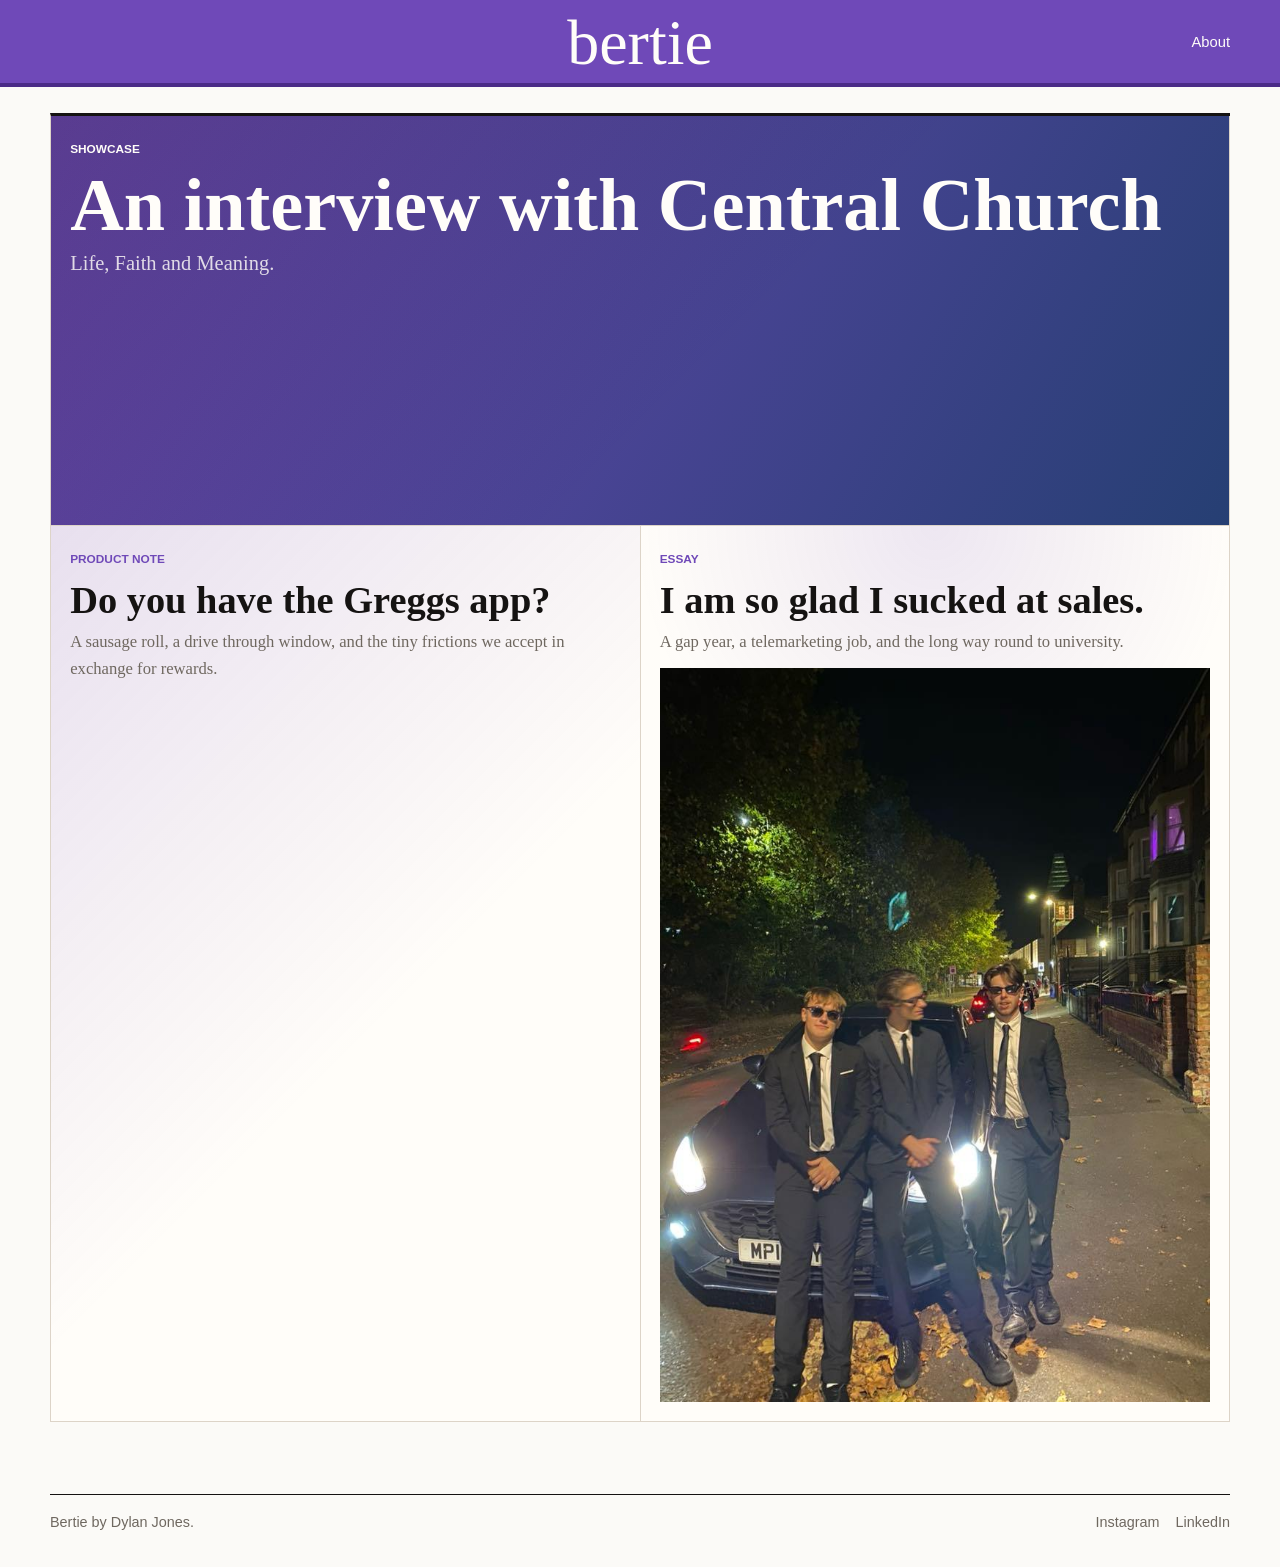
==== index.html @ 4298a781 "Improved overall site" ====
<!doctype html>
<html lang="en">
  <head>
    <meta charset="utf-8">
    <meta name="viewport" content="width=device-width, initial-scale=1">
    <title>Bertie</title>
    <meta name="description" content="Bertie is a place for writing by Dylan Jones.">
    <link rel="stylesheet" href="assets/css/site.css">
  </head>
  <body>
    <a class="skip-link" href="#main">Skip to content</a>
    <div data-include="header" data-base=""></div>

    <main id="main">
      <section class="post-index" aria-label="Posts">
        <div class="news-grid">
          <article class="post-card post-card--lead post-card--showcase">
            <a href="posts/my-testimony.html">
              <span class="post-label">Showcase</span>
              <h3>An interview with Central Church</h3>
              <p>
                Life, Faith and Meaning.
              </p>
            </a>
          </article>

          <article class="post-card post-card--text">
            <a href="posts/do-you-have-the-greggs-app.html">
              <span class="post-label">Product note</span>
              <h3>Do you have the Greggs app?</h3>
              <p>
                A sausage roll, a drive through window, and the tiny frictions we accept in exchange for rewards.
              </p>
            </a>
          </article>

          <article class="post-card post-card--tall">
            <a href="posts/i-am-so-glad-i-sucked-at-sales.html">
              <span class="post-label">Essay</span>
              <h3>I am so glad I sucked at sales.</h3>
              <p>
                A gap year, a telemarketing job, and the long way round to university.
              </p>
            </a>
            <img src="assets/images/lads.jpeg" alt="Three friends in suits standing in front of a car at night" loading="lazy" decoding="async">
          </article>
        </div>
      </section>
    </main>

    <div data-include="footer" data-base=""></div>
    <script src="assets/js/site.js" defer></script>
  </body>
</html>
---- assets/css/site.css ----
:root {
  color-scheme: light;
  --bg: #fbfaf7;
  --paper: #fffdf9;
  --ink: #151312;
  --text: #27231f;
  --muted: #6f6860;
  --line: #ddd4c8;
  --accent: #6f49b8;
  --accent-dark: #4a2b87;
  --accent-soft: #f0eafa;
  --green: #25584b;
  --blue: #263f73;
  --gold: #b6812d;
  --max: 1180px;
}

* {
  box-sizing: border-box;
}

html {
  scroll-behavior: smooth;
}

body {
  margin: 0;
  background: var(--bg);
  color: var(--text);
  font-family: Georgia, "Times New Roman", serif;
  line-height: 1.65;
  text-rendering: optimizeLegibility;
}

::selection {
  background: var(--accent-soft);
  color: var(--ink);
}

:focus-visible {
  outline: 3px solid var(--gold);
  outline-offset: 4px;
}

@media (prefers-reduced-motion: no-preference) {
  .js [data-reveal] {
    opacity: 0;
    transform: translateY(16px);
    transition:
      opacity 600ms ease,
      transform 600ms ease;
  }

  .js [data-reveal].is-visible {
    opacity: 1;
    transform: translateY(0);
  }
}

img {
  display: block;
  max-width: 100%;
}

a {
  color: inherit;
}

.skip-link {
  position: fixed;
  top: 0.75rem;
  left: 0.75rem;
  z-index: 30;
  padding: 0.55rem 0.75rem;
  background: var(--ink);
  color: #fffdf9;
  font-family: Arial, Helvetica, sans-serif;
  font-size: 0.82rem;
  font-weight: 800;
  text-decoration: none;
  transform: translateY(-160%);
}

.skip-link:focus {
  transform: translateY(0);
}

.site-header {
  position: sticky;
  top: 0;
  z-index: 10;
  display: grid;
  grid-template-columns: minmax(0, 1fr) auto minmax(0, 1fr);
  gap: 1rem;
  align-items: center;
  width: 100%;
  margin: 0;
  padding: 0.85rem max(1rem, calc((100% - var(--max)) / 2)) 0.75rem;
  background: var(--accent);
  border-bottom: 4px solid var(--accent-dark);
  transition:
    padding 220ms ease,
    box-shadow 220ms ease;
}

.site-header.is-scrolled {
  padding-top: 0.55rem;
  padding-bottom: 0.5rem;
  box-shadow: 0 8px 24px rgb(21 19 18 / 0.12);
}

.brand {
  grid-column: 2;
  color: #fffdf9;
  font-size: clamp(2.1rem, 5vw, 4.6rem);
  font-weight: 400;
  line-height: 0.9;
  letter-spacing: 0;
  text-decoration: none;
  text-transform: lowercase;
  transition: transform 220ms ease;
}

.site-header.is-scrolled .brand {
  transform: scale(0.93);
}

nav {
  grid-column: 3;
  display: flex;
  gap: 1rem;
  justify-content: flex-end;
  font-family: Arial, Helvetica, sans-serif;
  font-size: 0.92rem;
}

nav a,
.back-link,
.text-link {
  color: var(--muted);
  text-decoration: none;
}

.site-header nav a {
  color: #fffdf9;
}

nav a:hover,
.back-link:hover,
.text-link:hover,
.post-card a:hover h3 {
  color: var(--accent);
}

.site-header nav a:hover {
  color: var(--accent-soft);
}

main {
  width: min(var(--max), calc(100% - 2rem));
  margin: 0 auto;
}

.eyebrow,
.kicker,
time,
.tag {
  color: var(--accent);
  font-family: Arial, Helvetica, sans-serif;
  font-size: 0.76rem;
  font-weight: 800;
  letter-spacing: 0;
  text-transform: uppercase;
}

h1,
h2,
h3,
p,
blockquote {
  margin-top: 0;
}

h1,
h2,
h3 {
  color: var(--ink);
  letter-spacing: 0;
}

.home-hero {
  max-width: 920px;
  padding: clamp(2.5rem, 7vw, 6rem) 0 clamp(2rem, 5vw, 3.5rem);
}

.home-hero h1 {
  max-width: 880px;
  margin-bottom: 1rem;
  font-size: clamp(3.4rem, 10vw, 9rem);
  line-height: 0.84;
}

.home-hero p {
  max-width: 620px;
  color: var(--muted);
  font-size: 1.15rem;
}

.issue-strip {
  display: grid;
  grid-template-columns: 1fr auto;
  gap: 1rem;
  align-items: center;
  padding: 0.8rem 0;
  border-top: 1px solid var(--ink);
  border-bottom: 1px solid var(--ink);
  font-family: Arial, Helvetica, sans-serif;
  font-size: 0.82rem;
  font-weight: 800;
  text-transform: uppercase;
}

.post-index {
  padding: clamp(1rem, 2.5vw, 1.6rem) 0 clamp(2.5rem, 6vw, 4.5rem);
}

.news-grid {
  display: grid;
  grid-template-columns: repeat(2, minmax(0, 1fr));
  align-items: stretch;
  border-top: 3px solid var(--ink);
  border-left: 1px solid var(--line);
}

.post-card {
  --mx: 50%;
  --my: 0%;
  display: grid;
  grid-template-rows: auto 1fr;
  gap: 0.8rem;
  align-items: start;
  min-height: 100%;
  padding: clamp(0.85rem, 2vw, 1.2rem);
  background:
    radial-gradient(circle at var(--mx) var(--my), rgb(111 73 184 / 0.12), transparent 32%),
    var(--paper);
  border-right: 1px solid var(--line);
  border-bottom: 1px solid var(--line);
  border-radius: 0;
  transition:
    box-shadow 200ms ease,
    transform 200ms ease;
}

.post-card.is-active {
  transform: translateY(-2px);
  box-shadow: 0 14px 28px rgb(21 19 18 / 0.08);
}

.post-card:focus-within {
  box-shadow: inset 0 0 0 3px var(--gold);
}

.js .post-card[data-reveal].is-visible.is-active {
  transform: translateY(-2px);
}

.post-card a {
  display: block;
  text-decoration: none;
}

.post-card h3 {
  margin: 0 0 0.55rem;
  font-size: clamp(1.45rem, 3vw, 2.6rem);
  line-height: 0.98;
}

.post-label {
  display: inline-block;
  margin-bottom: 0.75rem;
  color: var(--accent);
  font-family: Arial, Helvetica, sans-serif;
  font-size: 0.74rem;
  font-weight: 800;
  text-transform: uppercase;
}

.post-card p {
  max-width: 640px;
  margin-bottom: 0;
  color: var(--muted);
  font-size: 1.04rem;
}

.post-card img {
  width: 100%;
  height: auto;
  min-height: 0;
  aspect-ratio: 4 / 3;
  object-fit: cover;
  border-radius: 0;
  border: 0;
  transition:
    filter 220ms ease,
    transform 220ms ease;
}

.post-card.is-active img {
  filter: saturate(1.08) contrast(1.02);
  transform: scale(1.01);
}

.post-card--lead {
  grid-column: 1 / -1;
}

.post-card--lead h3 {
  font-size: clamp(2.4rem, 5.8vw, 5.4rem);
  line-height: 0.9;
}

.post-card--lead p {
  max-width: 760px;
  font-size: clamp(1.08rem, 1.8vw, 1.28rem);
}

.post-card--lead img {
  aspect-ratio: 16 / 9;
}

.post-card--text {
  min-height: clamp(230px, 30vw, 360px);
  background:
    linear-gradient(135deg, rgb(111 73 184 / 0.16), transparent 56%),
    var(--paper);
}

.post-card--text a {
  align-self: end;
}

.post-card--showcase {
  min-height: clamp(250px, 34vw, 410px);
  background:
    linear-gradient(135deg, rgb(21 19 18 / 0.24), transparent 58%),
    linear-gradient(120deg, var(--accent), var(--blue));
}

.post-card--showcase h3,
.post-card--showcase p,
.post-card--showcase .post-label {
  color: #fffdf9;
}

.post-card--showcase p {
  max-width: 560px;
  color: rgb(255 253 249 / 0.82);
}

.post-card--showcase a {
  align-self: end;
}

.post-card--tall {
  grid-column: span 1;
}

.post-card--tall img {
  aspect-ratio: 3 / 4;
}

.post-card:not(.post-card--lead) {
  grid-column: span 1;
}

.page {
  max-width: 920px;
  padding: clamp(2.5rem, 7vw, 5rem) 0;
}

.page h1 {
  margin-bottom: 1rem;
  font-size: clamp(2.7rem, 7vw, 5.5rem);
  line-height: 0.93;
}

.page p {
  max-width: 720px;
  color: var(--muted);
  font-size: 1.12rem;
}

.about-grid {
  display: grid;
  grid-template-columns: minmax(0, 1fr) minmax(220px, 0.42fr);
  gap: clamp(1.5rem, 4vw, 4rem);
  align-items: start;
}

.about-card {
  padding: 1rem;
  background: var(--paper);
  border: 1px solid var(--line);
  border-radius: 6px;
  color: var(--muted);
  font-family: Arial, Helvetica, sans-serif;
  font-size: 0.92rem;
}

.article-shell {
  width: min(1240px, calc(100% - 2rem));
}

.article-hero {
  display: grid;
  grid-template-columns: minmax(0, 1fr) minmax(300px, 0.72fr);
  gap: clamp(1.5rem, 4vw, 4rem);
  align-items: center;
  padding: clamp(2rem, 5vw, 4rem) 0 clamp(1.8rem, 4vw, 3.5rem);
  border-bottom: 1px solid var(--ink);
}

.article-hero h1 {
  max-width: 760px;
  margin-bottom: 1rem;
  font-size: clamp(3rem, 6.7vw, 6.8rem);
  line-height: 0.88;
}

.dek {
  max-width: 690px;
  color: var(--muted);
  font-size: clamp(1.15rem, 2vw, 1.45rem);
  line-height: 1.35;
}

.article-meta {
  display: flex;
  flex-wrap: wrap;
  gap: 0.8rem;
  align-items: center;
  margin-bottom: 1.1rem;
  font-family: Arial, Helvetica, sans-serif;
}

.reading-time {
  color: var(--muted);
  font-size: 0.76rem;
  font-weight: 800;
  letter-spacing: 0;
  text-transform: uppercase;
}

.reading-time::before {
  content: "/";
  margin-right: 0.8rem;
  color: var(--line);
}

.article-hero figure,
.media-block figure,
.image-pair figure {
  margin: 0;
}

.article-hero img {
  width: 100%;
  aspect-ratio: 4 / 5;
  max-height: 720px;
  object-fit: cover;
  border-radius: 6px;
}

.article-hero--wide {
  grid-template-columns: minmax(0, 0.85fr) minmax(360px, 1fr);
}

.article-hero--wide img {
  aspect-ratio: 5 / 4;
}

.article-hero--portrait {
  grid-template-columns: minmax(0, 1fr) minmax(260px, 430px);
}

.article-hero--portrait img {
  aspect-ratio: 3 / 4;
  object-position: center top;
}

.article-hero--text {
  display: block;
  max-width: 900px;
}

.article-hero--text h1 {
  max-width: 860px;
}

.article-hero--showcase {
  display: block;
  max-width: 920px;
  padding-bottom: clamp(1.4rem, 3vw, 2.5rem);
}

.article-hero--showcase h1 {
  max-width: 860px;
}

figcaption {
  margin-top: 0.55rem;
  color: var(--muted);
  font-family: Arial, Helvetica, sans-serif;
  font-size: 0.78rem;
  line-height: 1.4;
}

.article-layout {
  display: grid;
  grid-template-columns: minmax(120px, 0.42fr) minmax(0, 700px) minmax(120px, 0.42fr);
  gap: clamp(1rem, 3vw, 2.5rem);
  padding: clamp(2rem, 5vw, 3.5rem) 0;
}

.article-layout--plain {
  display: block;
  max-width: 720px;
  margin: 0 auto;
}

.article-aside {
  position: sticky;
  top: 1rem;
  align-self: start;
  color: var(--muted);
  font-family: Arial, Helvetica, sans-serif;
  font-size: 0.85rem;
  line-height: 1.5;
}

.article-body {
  grid-column: 2;
  font-size: clamp(1.12rem, 1.6vw, 1.26rem);
}

.article-body p {
  margin-bottom: 1.35rem;
}

.article-body h2 {
  margin: 2.5rem 0 0.85rem;
  font-size: clamp(2rem, 5vw, 4.2rem);
  line-height: 0.93;
}

.article-body ul {
  margin: 0 0 1.45rem;
  padding-left: 1.2rem;
}

.article-body li {
  margin-bottom: 0.4rem;
}

.dropcap:first-letter {
  float: left;
  padding: 0.08rem 0.45rem 0 0;
  color: var(--accent);
  font-size: 4.5rem;
  line-height: 0.85;
}

.pullquote {
  margin: 2rem 0;
  padding: 0.85rem 0 0.95rem;
  border-top: 2px solid var(--ink);
  border-bottom: 1px solid var(--line);
  color: var(--ink);
  font-size: clamp(1.45rem, 2.8vw, 2.35rem);
  line-height: 1.08;
}

.media-block {
  grid-column: 1 / -1;
  margin: clamp(1rem, 4vw, 2.5rem) 0;
}

.media-block img {
  width: 100%;
  max-height: 640px;
  object-fit: cover;
  border-radius: 6px;
}

.image-pair {
  display: grid;
  grid-column: 1 / -1;
  grid-template-columns: 0.9fr 1.1fr;
  gap: 1rem;
  margin: clamp(1rem, 4vw, 2.5rem) 0;
}

.image-pair img {
  width: 100%;
  height: 100%;
  min-height: 320px;
  max-height: 620px;
  object-fit: cover;
  border-radius: 6px;
}

.showcase-layout {
  display: grid;
  grid-template-columns: minmax(0, 0.58fr) minmax(326px, 0.42fr);
  gap: clamp(1.5rem, 5vw, 4rem);
  align-items: start;
  padding: clamp(2rem, 5vw, 3.5rem) 0;
}

.showcase-copy {
  max-width: 620px;
  font-size: clamp(1.3rem, 2vw, 1.7rem);
  line-height: 1.28;
}

.showcase-copy p {
  margin-bottom: 1rem;
}

.embed-showcase {
  position: sticky;
  top: clamp(6rem, 12vw, 8rem);
  justify-self: end;
  width: min(100%, 540px);
  padding: 0.65rem;
  background: var(--paper);
  border: 1px solid var(--line);
  box-shadow: 0 18px 40px rgb(21 19 18 / 0.1);
}

.embed-showcase .instagram-media {
  min-width: 0 !important;
  margin: 0 !important;
}

.embed-showcase a {
  color: var(--accent);
  font-family: Arial, Helvetica, sans-serif;
  font-weight: 800;
}

.article-footer {
  display: flex;
  flex-wrap: wrap;
  gap: 0.8rem 1rem;
  align-items: center;
  justify-content: space-between;
  max-width: 720px;
  margin: 0 auto clamp(2.5rem, 6vw, 5rem);
  padding-top: 1.5rem;
  border-top: 1px solid var(--line);
}

.view-counter {
  display: inline-flex;
  gap: 0.35rem;
  align-items: baseline;
  margin: 0;
  color: var(--muted);
  font-family: Arial, Helvetica, sans-serif;
  font-size: 0.82rem;
}

.view-counter__value {
  color: var(--ink);
  font-weight: 800;
}

.view-counter__label {
  text-transform: uppercase;
}

.view-counter.has-error .view-counter__value {
  color: var(--muted);
  font-weight: 400;
}

footer {
  width: min(var(--max), calc(100% - 2rem));
  margin: 0 auto;
  padding: 1rem 0 2rem;
  border-top: 1px solid var(--ink);
  color: var(--muted);
  font-family: Arial, Helvetica, sans-serif;
  font-size: 0.9rem;
}

.site-footer {
  display: flex;
  align-items: center;
  justify-content: space-between;
  gap: 1rem;
}

.social-links {
  display: flex;
  gap: 1rem;
}

.social-links a {
  color: var(--muted);
  text-decoration: none;
}

.social-links a:hover {
  color: var(--accent);
}

footer p {
  margin: 0;
}

.reading-progress {
  position: fixed;
  top: 0;
  left: 0;
  z-index: 20;
  width: 100%;
  height: 5px;
  background: rgb(21 19 18 / 0.1);
  pointer-events: none;
}

.reading-progress span {
  display: block;
  width: 100%;
  height: 100%;
  transform: scaleX(0);
  transform-origin: left;
  background: linear-gradient(90deg, var(--gold), var(--accent-soft));
  box-shadow: 0 1px 8px rgb(21 19 18 / 0.18);
}

.back-to-top {
  position: fixed;
  right: max(1rem, calc((100% - var(--max)) / 2));
  bottom: 1rem;
  z-index: 15;
  padding: 0.65rem 0.85rem;
  border: 1px solid rgb(255 253 249 / 0.42);
  border-radius: 999px;
  background: var(--accent);
  color: #fffdf9;
  box-shadow: 0 12px 28px rgb(21 19 18 / 0.18);
  cursor: pointer;
  font-family: Arial, Helvetica, sans-serif;
  font-size: 0.78rem;
  font-weight: 800;
  letter-spacing: 0;
  opacity: 0;
  pointer-events: none;
  text-transform: uppercase;
  transform: translateY(10px);
  transition:
    opacity 180ms ease,
    transform 180ms ease,
    background 180ms ease;
}

.back-to-top:hover {
  background: var(--accent-dark);
}

.back-to-top.is-visible {
  opacity: 1;
  pointer-events: auto;
  transform: translateY(0);
}

@media (prefers-reduced-motion: reduce) {
  *,
  *::before,
  *::after {
    scroll-behavior: auto !important;
    transition-duration: 0.01ms !important;
    animation-duration: 0.01ms !important;
    animation-iteration-count: 1 !important;
  }
}

@media (max-width: 920px) {
  .home-hero,
  .article-hero,
  .article-layout,
  .about-grid,
  .showcase-layout {
    display: block;
  }

  .home-hero img,
  .article-hero figure {
    margin-top: 1.25rem;
  }

  .article-aside {
    position: static;
    margin-bottom: 1.4rem;
    padding-bottom: 1rem;
    border-bottom: 1px solid var(--line);
  }

  .article-body {
    grid-column: auto;
  }

  .embed-showcase {
    position: static;
    margin-top: 1.25rem;
  }
}

@media (max-width: 680px) {
  .image-pair {
    display: block;
  }

  .site-header {
    grid-template-columns: 1fr auto 1fr;
  }

  nav {
    margin-top: 0;
    justify-content: flex-start;
  }

  .issue-strip {
    grid-template-columns: 1fr;
  }

  .news-grid {
    grid-template-columns: 1fr;
    border-left: 0;
  }

  .post-card,
  .post-card--lead,
  .post-card--tall {
    grid-column: auto;
    grid-row: auto;
  }

  .post-card img,
  .image-pair img {
    min-height: 0;
    aspect-ratio: 4 / 3;
  }

  .post-card h3 {
    font-size: clamp(1.55rem, 9vw, 2.25rem);
    overflow-wrap: anywhere;
  }

  .site-footer {
    display: block;
  }

  .social-links {
    margin-top: 0.7rem;
  }

  .back-to-top {
    right: 1rem;
  }
}
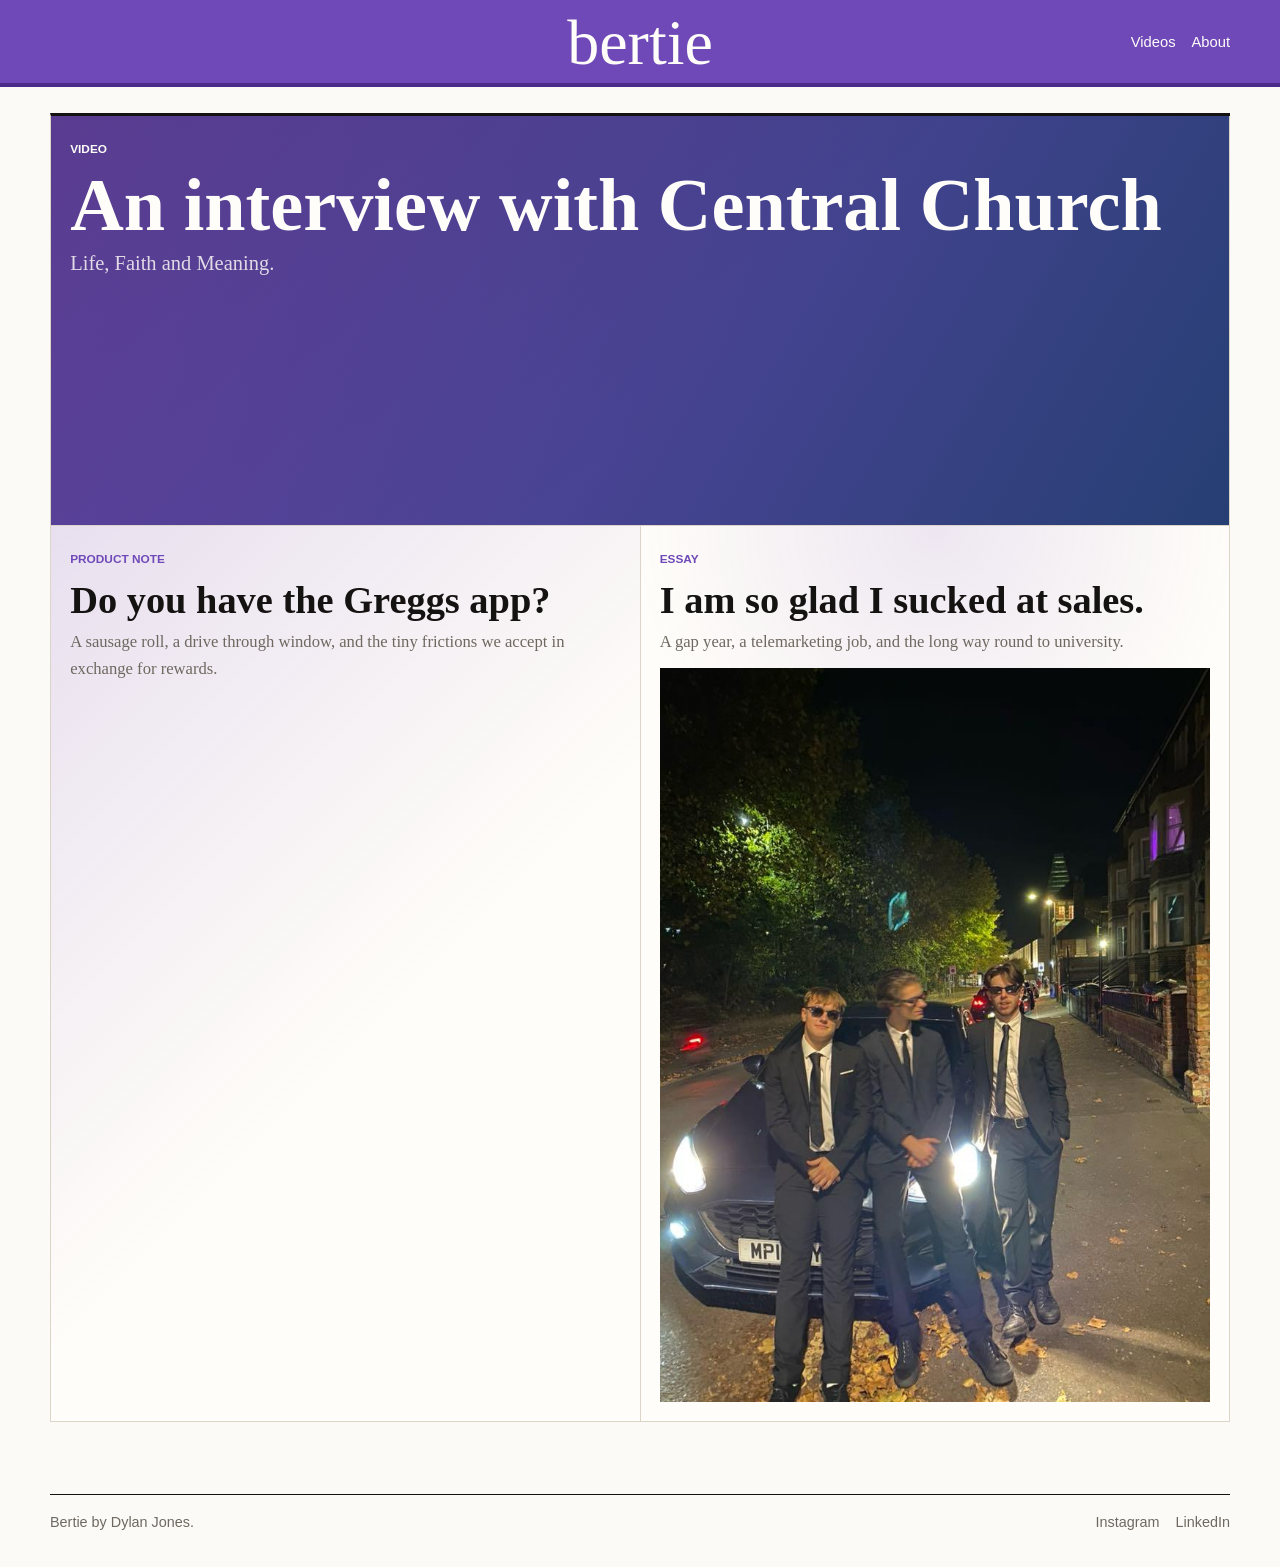
==== commit 3c2ea036: "Videos" ====
--- a/index.html
+++ b/index.html
@@ -16,7 +16,7 @@
         <div class="news-grid">
           <article class="post-card post-card--lead post-card--showcase">
             <a href="posts/my-testimony.html">
-              <span class="post-label">Showcase</span>
+              <span class="post-label">Video</span>
               <h3>An interview with Central Church</h3>
               <p>
                 Life, Faith and Meaning.
--- a/assets/css/site.css
+++ b/assets/css/site.css
@@ -374,6 +374,67 @@
   grid-column: span 1;
 }
 
+.video-index {
+  padding: clamp(2rem, 5vw, 4rem) 0 clamp(2.5rem, 6vw, 5rem);
+}
+
+.video-index__header {
+  max-width: 820px;
+  margin-bottom: clamp(1.5rem, 4vw, 3rem);
+}
+
+.video-index__header h1 {
+  margin-bottom: 0.8rem;
+  font-size: clamp(3rem, 8vw, 7rem);
+  line-height: 0.88;
+}
+
+.video-index__header p:last-child {
+  max-width: 620px;
+  color: var(--muted);
+  font-size: clamp(1.08rem, 2vw, 1.3rem);
+  line-height: 1.38;
+}
+
+.video-grid {
+  display: grid;
+  grid-template-columns: repeat(2, minmax(0, 1fr));
+  border-top: 3px solid var(--ink);
+  border-left: 1px solid var(--line);
+}
+
+.video-card {
+  min-height: clamp(260px, 34vw, 420px);
+  padding: clamp(1rem, 2vw, 1.4rem);
+  background:
+    linear-gradient(135deg, rgb(21 19 18 / 0.24), transparent 58%),
+    linear-gradient(120deg, var(--accent), var(--blue));
+  border-right: 1px solid var(--line);
+  border-bottom: 1px solid var(--line);
+}
+
+.video-card a {
+  display: grid;
+  align-content: end;
+  min-height: 100%;
+  color: #fffdf9;
+  text-decoration: none;
+}
+
+.video-card h2 {
+  margin-bottom: 0.6rem;
+  color: #fffdf9;
+  font-size: clamp(2rem, 4.5vw, 4.4rem);
+  line-height: 0.92;
+}
+
+.video-card p {
+  max-width: 520px;
+  margin-bottom: 0;
+  color: rgb(255 253 249 / 0.82);
+  font-size: 1.08rem;
+}
+
 .page {
   max-width: 920px;
   padding: clamp(2.5rem, 7vw, 5rem) 0;
@@ -626,6 +687,15 @@
 
 .showcase-copy p {
   margin-bottom: 1rem;
+}
+
+.video-note {
+  padding-top: 1rem;
+  border-top: 1px solid var(--line);
+  color: var(--muted);
+  font-family: Arial, Helvetica, sans-serif;
+  font-size: 0.9rem;
+  line-height: 1.5;
 }
 
 .embed-showcase {
@@ -648,6 +718,28 @@
   color: var(--accent);
   font-family: Arial, Helvetica, sans-serif;
   font-weight: 800;
+}
+
+.video-player {
+  display: block;
+  width: 100%;
+  max-height: 78vh;
+  background: var(--ink);
+}
+
+.video-placeholder {
+  display: grid;
+  min-height: 260px;
+  place-items: center;
+  color: var(--muted);
+  font-family: Arial, Helvetica, sans-serif;
+  font-weight: 800;
+  text-align: center;
+  text-transform: uppercase;
+}
+
+.video-placeholder p {
+  margin: 0;
 }
 
 .article-footer {
@@ -843,6 +935,11 @@
     border-left: 0;
   }
 
+  .video-grid {
+    grid-template-columns: 1fr;
+    border-left: 0;
+  }
+
   .post-card,
   .post-card--lead,
   .post-card--tall {
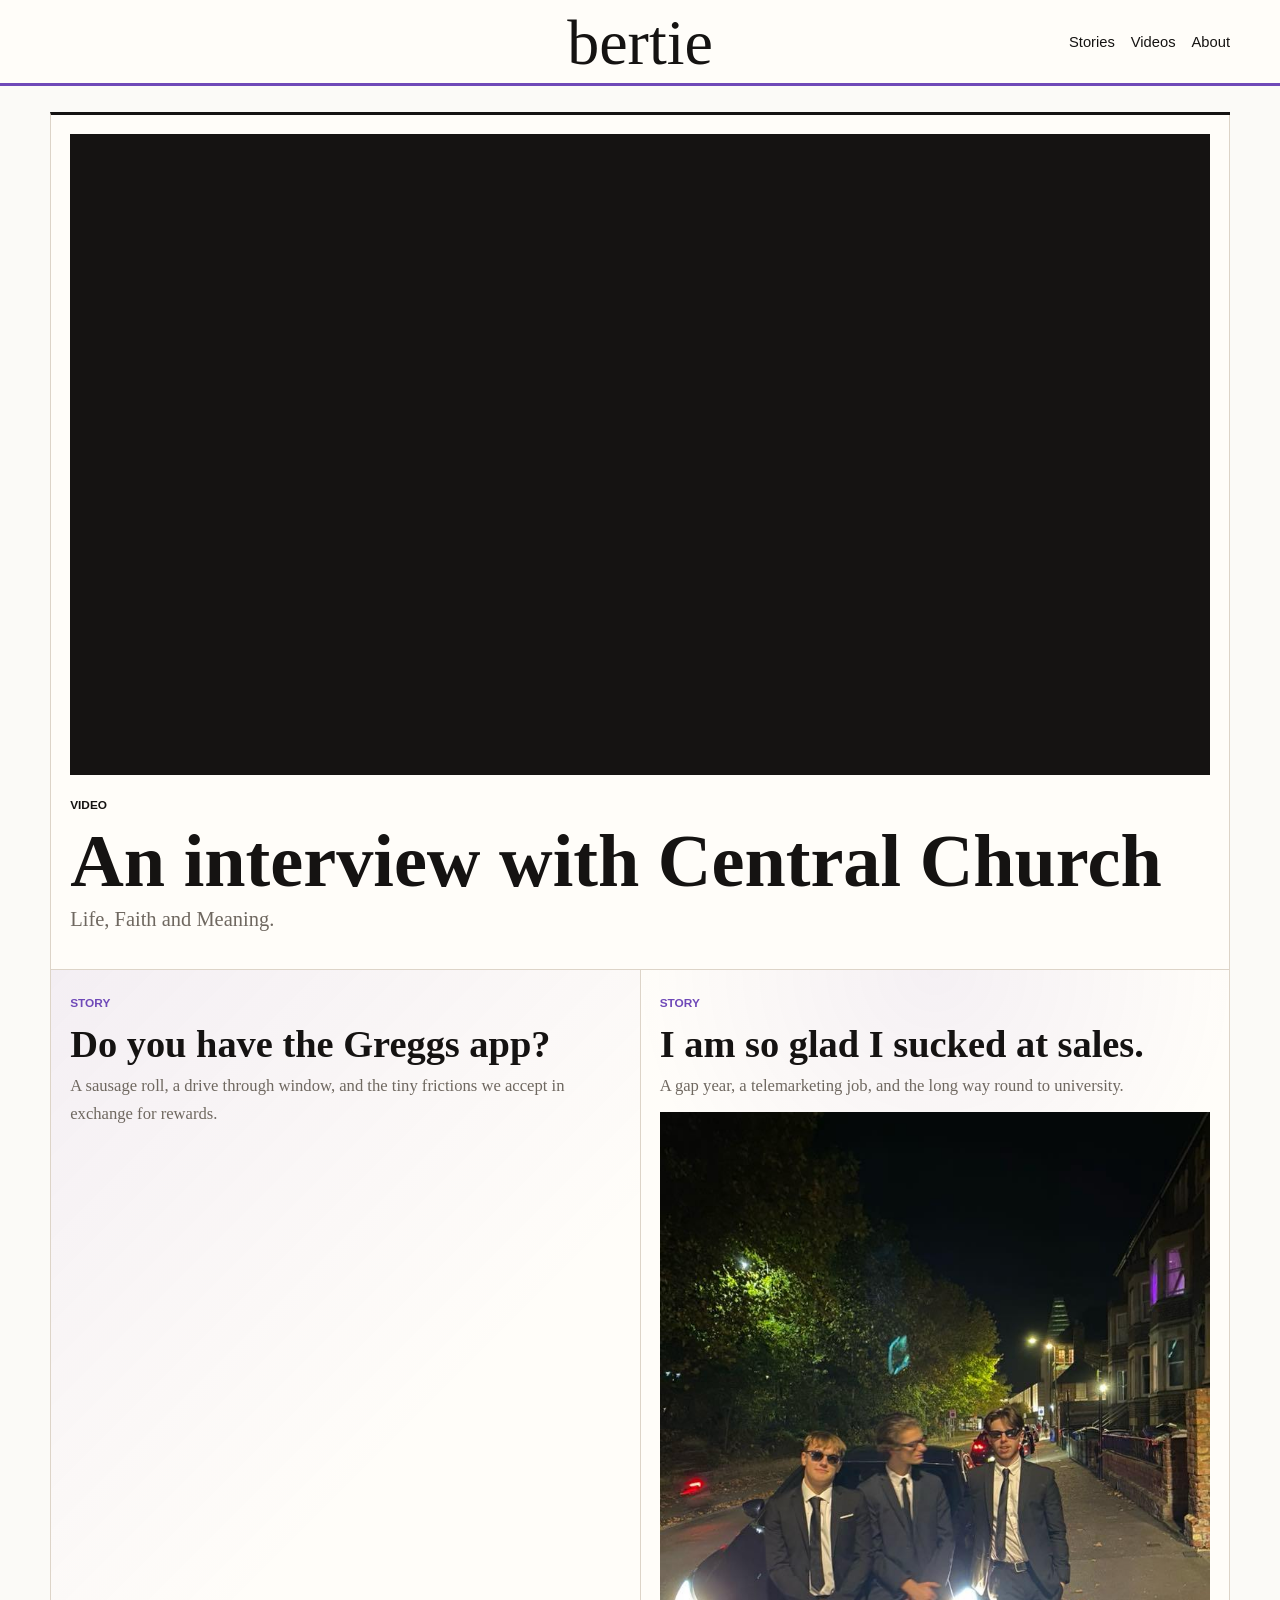
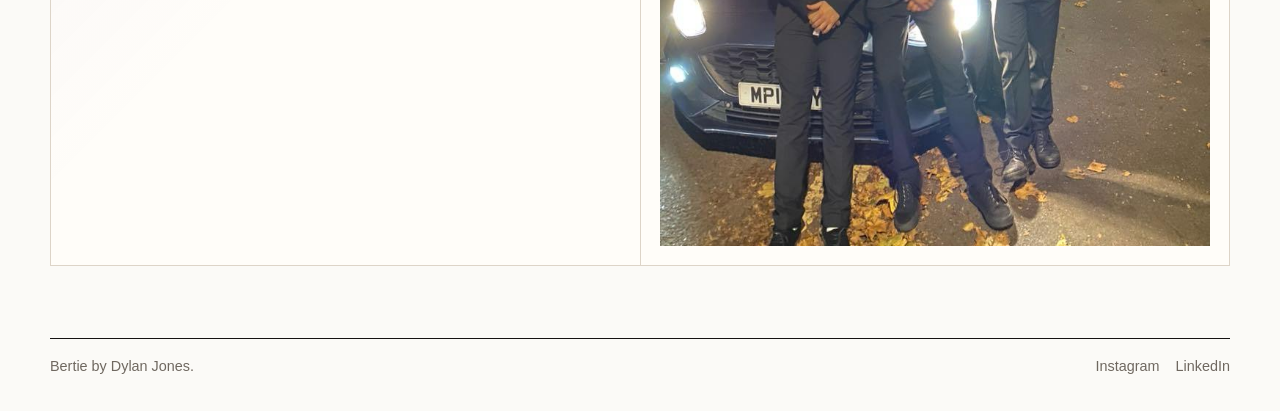
==== commit be15683a: "about page + videos" ====
--- a/index.html
+++ b/index.html
@@ -14,19 +14,26 @@
     <main id="main">
       <section class="post-index" aria-label="Posts">
         <div class="news-grid">
-          <article class="post-card post-card--lead post-card--showcase">
+          <article class="post-card post-card--lead post-card--showcase post-card--video">
             <a href="posts/my-testimony.html">
+              <div class="post-card__media" aria-hidden="true">
+                <video muted loop playsinline preload="metadata">
+                  <source src="assets/videos/testimony.mp4" type="video/mp4">
+                </video>
+              </div>
+              <div class="post-card__body">
               <span class="post-label">Video</span>
               <h3>An interview with Central Church</h3>
               <p>
                 Life, Faith and Meaning.
               </p>
+              </div>
             </a>
           </article>
 
           <article class="post-card post-card--text">
             <a href="posts/do-you-have-the-greggs-app.html">
-              <span class="post-label">Product note</span>
+              <span class="post-label">Story</span>
               <h3>Do you have the Greggs app?</h3>
               <p>
                 A sausage roll, a drive through window, and the tiny frictions we accept in exchange for rewards.
@@ -36,7 +43,7 @@
 
           <article class="post-card post-card--tall">
             <a href="posts/i-am-so-glad-i-sucked-at-sales.html">
-              <span class="post-label">Essay</span>
+              <span class="post-label">Story</span>
               <h3>I am so glad I sucked at sales.</h3>
               <p>
                 A gap year, a telemarketing job, and the long way round to university.
--- a/assets/css/site.css
+++ b/assets/css/site.css
@@ -96,8 +96,8 @@
   width: 100%;
   margin: 0;
   padding: 0.85rem max(1rem, calc((100% - var(--max)) / 2)) 0.75rem;
-  background: var(--accent);
-  border-bottom: 4px solid var(--accent-dark);
+  background: var(--paper);
+  border-bottom: 3px solid var(--accent);
   transition:
     padding 220ms ease,
     box-shadow 220ms ease;
@@ -111,7 +111,7 @@
 
 .brand {
   grid-column: 2;
-  color: #fffdf9;
+  color: var(--ink);
   font-size: clamp(2.1rem, 5vw, 4.6rem);
   font-weight: 400;
   line-height: 0.9;
@@ -142,7 +142,7 @@
 }
 
 .site-header nav a {
-  color: #fffdf9;
+  color: var(--ink);
 }
 
 nav a:hover,
@@ -153,7 +153,7 @@
 }
 
 .site-header nav a:hover {
-  color: var(--accent-soft);
+  color: var(--accent);
 }
 
 main {
@@ -242,7 +242,7 @@
   min-height: 100%;
   padding: clamp(0.85rem, 2vw, 1.2rem);
   background:
-    radial-gradient(circle at var(--mx) var(--my), rgb(111 73 184 / 0.12), transparent 32%),
+    radial-gradient(circle at var(--mx) var(--my), rgb(111 73 184 / 0.07), transparent 32%),
     var(--paper);
   border-right: 1px solid var(--line);
   border-bottom: 1px solid var(--line);
@@ -268,6 +268,20 @@
 .post-card a {
   display: block;
   text-decoration: none;
+}
+
+.post-card__media {
+  position: relative;
+  overflow: hidden;
+  aspect-ratio: 16 / 9;
+  margin-bottom: 1rem;
+  background: var(--ink);
+}
+
+.post-card__media video {
+  width: 100%;
+  height: 100%;
+  object-fit: cover;
 }
 
 .post-card h3 {
@@ -332,7 +346,7 @@
 .post-card--text {
   min-height: clamp(230px, 30vw, 360px);
   background:
-    linear-gradient(135deg, rgb(111 73 184 / 0.16), transparent 56%),
+    linear-gradient(135deg, rgb(111 73 184 / 0.08), transparent 56%),
     var(--paper);
 }
 
@@ -343,8 +357,8 @@
 .post-card--showcase {
   min-height: clamp(250px, 34vw, 410px);
   background:
-    linear-gradient(135deg, rgb(21 19 18 / 0.24), transparent 58%),
-    linear-gradient(120deg, var(--accent), var(--blue));
+    linear-gradient(135deg, rgb(111 73 184 / 0.11), transparent 54%),
+    var(--ink);
 }
 
 .post-card--showcase h3,
@@ -362,6 +376,20 @@
   align-self: end;
 }
 
+.post-card--video {
+  background: var(--paper);
+}
+
+.post-card--video h3,
+.post-card--video p,
+.post-card--video .post-label {
+  color: var(--ink);
+}
+
+.post-card--video p {
+  color: var(--muted);
+}
+
 .post-card--tall {
   grid-column: span 1;
 }
@@ -399,31 +427,83 @@
 .video-grid {
   display: grid;
   grid-template-columns: repeat(2, minmax(0, 1fr));
+  gap: 1rem;
+  border: 0;
+}
+
+.video-card {
+  --mx: 50%;
+  --my: 0%;
+  min-height: 100%;
+  background:
+    radial-gradient(circle at var(--mx) var(--my), rgb(111 73 184 / 0.08), transparent 34%),
+    var(--paper);
   border-top: 3px solid var(--ink);
-  border-left: 1px solid var(--line);
-}
-
-.video-card {
-  min-height: clamp(260px, 34vw, 420px);
-  padding: clamp(1rem, 2vw, 1.4rem);
-  background:
-    linear-gradient(135deg, rgb(21 19 18 / 0.24), transparent 58%),
-    linear-gradient(120deg, var(--accent), var(--blue));
-  border-right: 1px solid var(--line);
-  border-bottom: 1px solid var(--line);
+  box-shadow: inset 0 0 0 1px var(--line);
+  transition:
+    box-shadow 200ms ease,
+    transform 200ms ease;
+}
+
+.video-card.is-active {
+  transform: translateY(-2px);
+  box-shadow:
+    inset 0 0 0 1px var(--line),
+    0 14px 28px rgb(21 19 18 / 0.08);
+}
+
+.js .video-card[data-reveal].is-visible.is-active {
+  transform: translateY(-2px);
 }
 
 .video-card a {
   display: grid;
-  align-content: end;
+  grid-template-rows: auto 1fr;
+  gap: 1rem;
   min-height: 100%;
-  color: #fffdf9;
+  padding: clamp(0.85rem, 2vw, 1.1rem);
   text-decoration: none;
+}
+
+.video-card__media {
+  position: relative;
+  overflow: hidden;
+  aspect-ratio: 16 / 9;
+  background: var(--ink);
+}
+
+.video-card__media video {
+  width: 100%;
+  height: 100%;
+  object-fit: cover;
+  filter: saturate(1.02) contrast(1.02);
+}
+
+.video-card__media::after {
+  content: "";
+  position: absolute;
+  inset: 0;
+  background: linear-gradient(180deg, transparent 55%, rgb(21 19 18 / 0.28));
+  pointer-events: none;
+}
+
+.video-card__media--pending {
+  display: grid;
+  place-items: center;
+  color: rgb(255 253 249 / 0.78);
+  font-family: Arial, Helvetica, sans-serif;
+  font-size: 0.76rem;
+  font-weight: 800;
+  text-transform: uppercase;
+}
+
+.video-card__body {
+  align-self: end;
 }
 
 .video-card h2 {
   margin-bottom: 0.6rem;
-  color: #fffdf9;
+  color: var(--ink);
   font-size: clamp(2rem, 4.5vw, 4.4rem);
   line-height: 0.92;
 }
@@ -431,8 +511,81 @@
 .video-card p {
   max-width: 520px;
   margin-bottom: 0;
-  color: rgb(255 253 249 / 0.82);
+  color: var(--muted);
   font-size: 1.08rem;
+}
+
+.story-index {
+  padding: clamp(2rem, 5vw, 4rem) 0 clamp(2.5rem, 6vw, 5rem);
+}
+
+.story-index__header {
+  max-width: 820px;
+  margin-bottom: clamp(1.5rem, 4vw, 3rem);
+}
+
+.story-index__header h1 {
+  margin-bottom: 0;
+  font-size: clamp(3rem, 8vw, 7rem);
+  line-height: 0.88;
+}
+
+.story-grid {
+  display: grid;
+  grid-template-columns: repeat(2, minmax(0, 1fr));
+  gap: 1rem;
+}
+
+.story-card {
+  --mx: 50%;
+  --my: 0%;
+  min-height: 100%;
+  background:
+    radial-gradient(circle at var(--mx) var(--my), rgb(111 73 184 / 0.06), transparent 34%),
+    var(--paper);
+  border-top: 3px solid var(--ink);
+  box-shadow: inset 0 0 0 1px var(--line);
+  transition:
+    box-shadow 200ms ease,
+    transform 200ms ease;
+}
+
+.story-card.is-active {
+  transform: translateY(-2px);
+  box-shadow:
+    inset 0 0 0 1px var(--line),
+    0 14px 28px rgb(21 19 18 / 0.08);
+}
+
+.js .story-card[data-reveal].is-visible.is-active {
+  transform: translateY(-2px);
+}
+
+.story-card a {
+  display: grid;
+  gap: 1rem;
+  min-height: 100%;
+  padding: clamp(0.85rem, 2vw, 1.1rem);
+  text-decoration: none;
+}
+
+.story-card img {
+  width: 100%;
+  aspect-ratio: 16 / 9;
+  object-fit: cover;
+}
+
+.story-card h2 {
+  margin-bottom: 0.6rem;
+  font-size: clamp(1.8rem, 4vw, 3.6rem);
+  line-height: 0.94;
+}
+
+.story-card p {
+  max-width: 560px;
+  margin-bottom: 0;
+  color: var(--muted);
+  font-size: 1.04rem;
 }
 
 .page {
@@ -467,6 +620,46 @@
   color: var(--muted);
   font-family: Arial, Helvetica, sans-serif;
   font-size: 0.92rem;
+}
+
+.about-page {
+  min-height: calc(100vh - 8rem);
+  padding: clamp(2.5rem, 6vw, 4.5rem) 0 0;
+}
+
+.about-hero h1 {
+  max-width: 960px;
+  margin-bottom: clamp(2rem, 6vw, 5rem);
+  font-size: clamp(3.4rem, 9vw, 8rem);
+  line-height: 0.88;
+}
+
+.about-story {
+  display: grid;
+  grid-template-columns: minmax(220px, 0.42fr) minmax(0, 0.58fr);
+  gap: clamp(1.5rem, 5vw, 4rem);
+  align-items: end;
+}
+
+.about-story figure {
+  align-self: end;
+  margin: 0;
+}
+
+.about-story img {
+  width: min(100%, 360px);
+  object-fit: contain;
+}
+
+.about-copy {
+  padding-bottom: clamp(2rem, 6vw, 5rem);
+}
+
+.about-copy p {
+  max-width: 720px;
+  margin-bottom: 0;
+  font-size: clamp(1.25rem, 2vw, 1.7rem);
+  line-height: 1.35;
 }
 
 .article-shell {
@@ -677,6 +870,25 @@
   gap: clamp(1.5rem, 5vw, 4rem);
   align-items: start;
   padding: clamp(2rem, 5vw, 3.5rem) 0;
+}
+
+.video-post .showcase-layout {
+  display: block;
+  max-width: 780px;
+  margin: 0 auto;
+}
+
+.video-post .showcase-copy {
+  max-width: 720px;
+  margin: 0 auto 1.25rem;
+  font-size: clamp(1.08rem, 1.7vw, 1.35rem);
+  text-align: center;
+}
+
+.video-post .embed-showcase {
+  position: static;
+  width: min(100%, 780px);
+  margin: 0 auto;
 }
 
 .showcase-copy {
@@ -842,7 +1054,7 @@
   padding: 0.65rem 0.85rem;
   border: 1px solid rgb(255 253 249 / 0.42);
   border-radius: 999px;
-  background: var(--accent);
+  background: var(--ink);
   color: #fffdf9;
   box-shadow: 0 12px 28px rgb(21 19 18 / 0.18);
   cursor: pointer;
@@ -861,7 +1073,7 @@
 }
 
 .back-to-top:hover {
-  background: var(--accent-dark);
+  background: var(--accent);
 }
 
 .back-to-top.is-visible {
@@ -886,6 +1098,7 @@
   .article-hero,
   .article-layout,
   .about-grid,
+  .about-story,
   .showcase-layout {
     display: block;
   }
@@ -910,6 +1123,10 @@
     position: static;
     margin-top: 1.25rem;
   }
+
+  .about-copy {
+    padding-bottom: 2.5rem;
+  }
 }
 
 @media (max-width: 680px) {
@@ -938,6 +1155,10 @@
   .video-grid {
     grid-template-columns: 1fr;
     border-left: 0;
+  }
+
+  .story-grid {
+    grid-template-columns: 1fr;
   }
 
   .post-card,
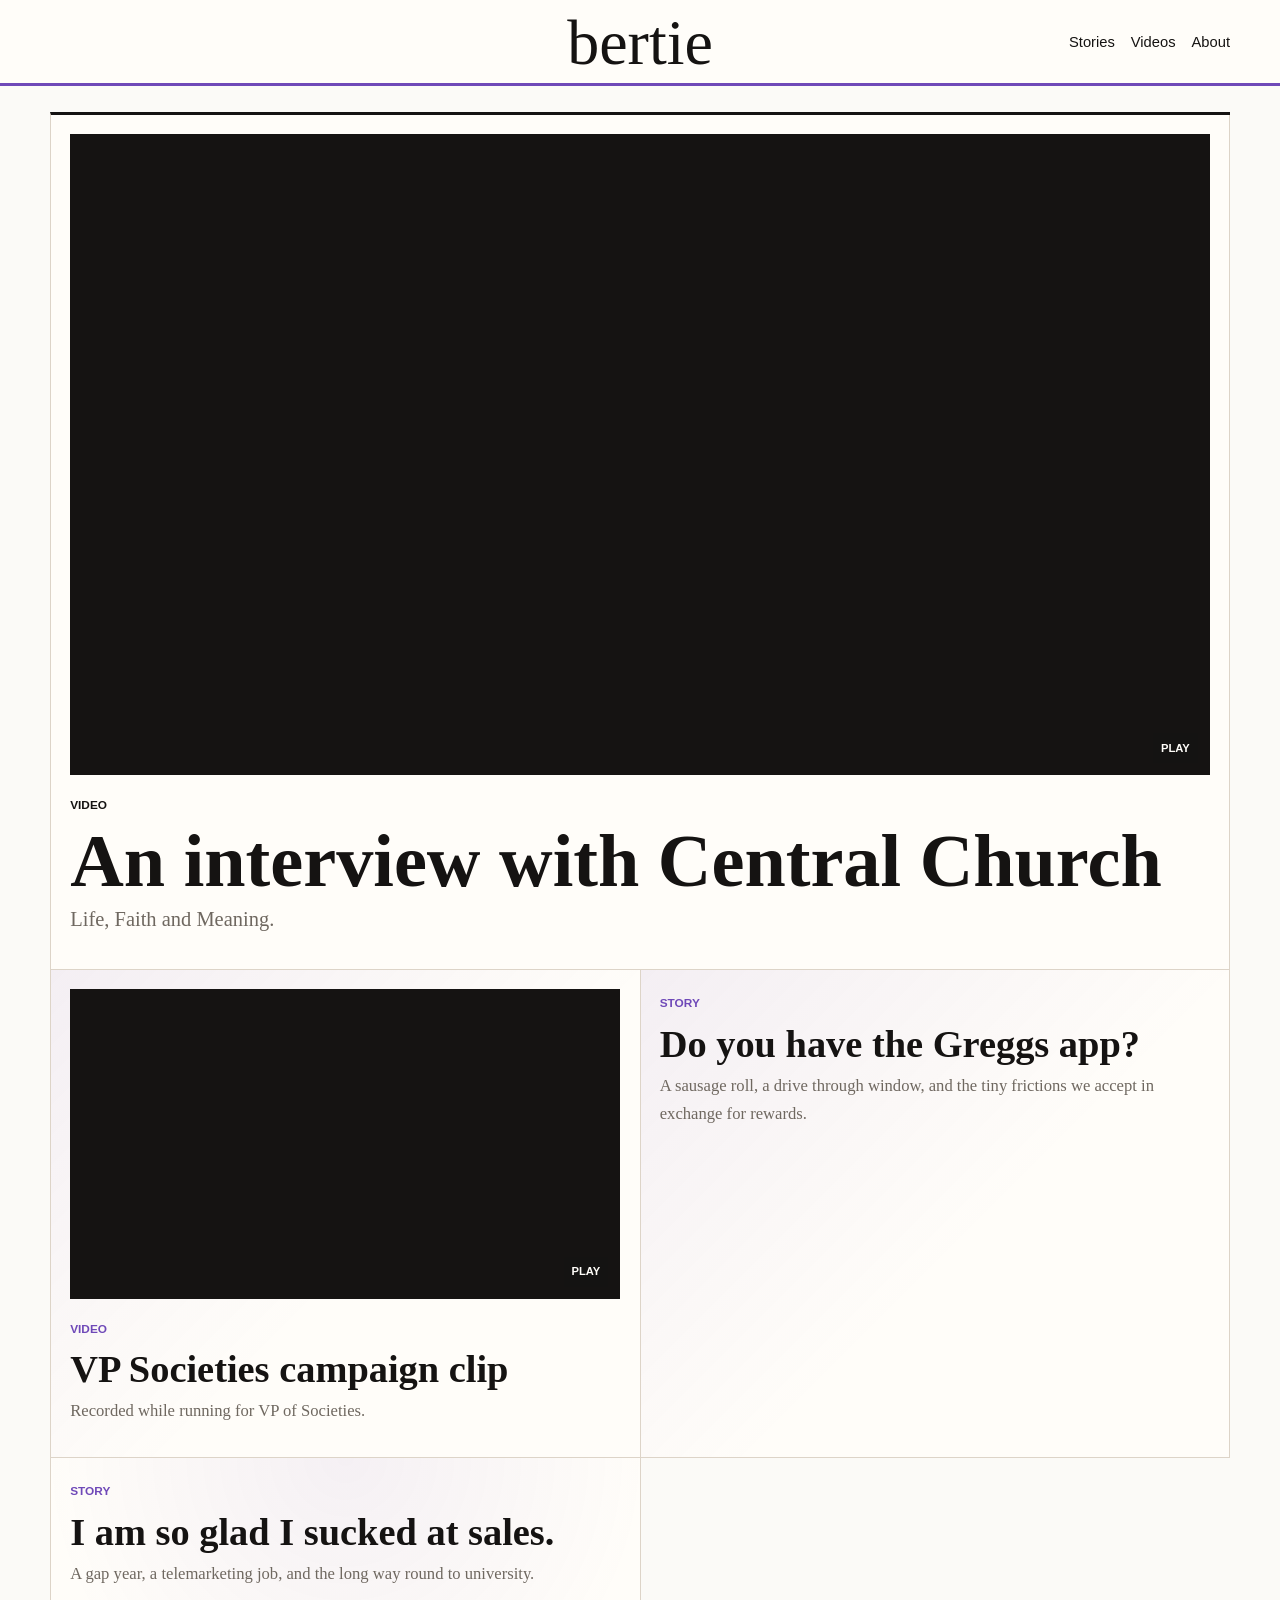
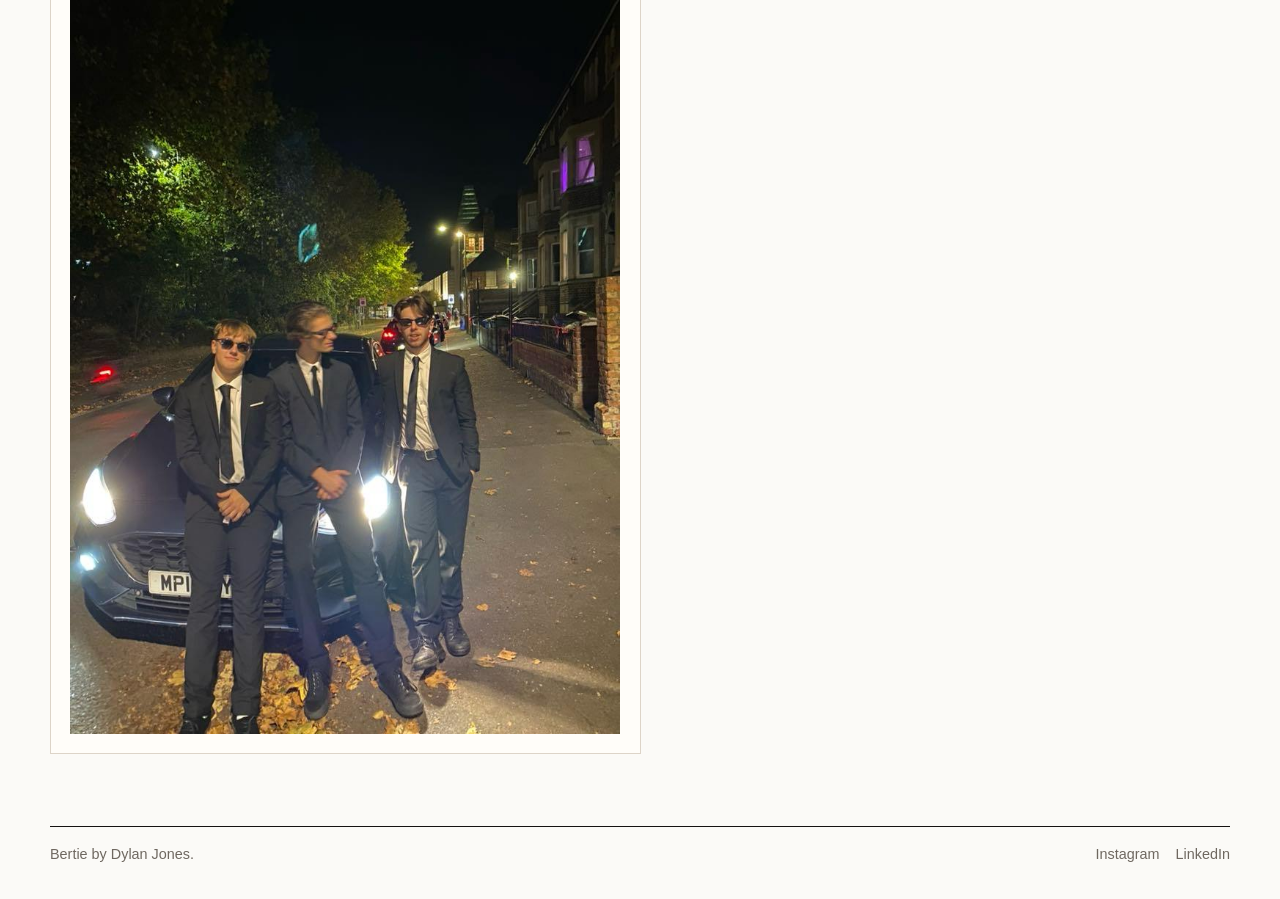
==== commit 0c5aaeb1: "Video" ====
--- a/index.html
+++ b/index.html
@@ -32,6 +32,23 @@
           </article>
 
           <article class="post-card post-card--text">
+            <a href="posts/vp-societies-campaign.html">
+              <div class="post-card__media" aria-hidden="true">
+                <video muted loop playsinline preload="metadata">
+                  <source src="assets/videos/Business_Block_Date.mp4" type="video/mp4">
+                </video>
+              </div>
+              <div class="post-card__body">
+                <span class="post-label">Video</span>
+                <h3>VP Societies campaign clip</h3>
+                <p>
+                  Recorded while running for VP of Societies.
+                </p>
+              </div>
+            </a>
+          </article>
+
+          <article class="post-card post-card--text">
             <a href="posts/do-you-have-the-greggs-app.html">
               <span class="post-label">Story</span>
               <h3>Do you have the Greggs app?</h3>
--- a/assets/css/site.css
+++ b/assets/css/site.css
@@ -284,6 +284,22 @@
   object-fit: cover;
 }
 
+.post-card__media::after,
+.video-card__media::before {
+  content: "Play";
+  position: absolute;
+  right: 0.75rem;
+  bottom: 0.75rem;
+  z-index: 1;
+  padding: 0.35rem 0.5rem;
+  background: rgb(21 19 18 / 0.74);
+  color: #fffdf9;
+  font-family: Arial, Helvetica, sans-serif;
+  font-size: 0.7rem;
+  font-weight: 800;
+  text-transform: uppercase;
+}
+
 .post-card h3 {
   margin: 0 0 0.55rem;
   font-size: clamp(1.45rem, 3vw, 2.6rem);
@@ -1179,6 +1195,11 @@
     overflow-wrap: anywhere;
   }
 
+  .post-card__media video,
+  .video-card__media video {
+    pointer-events: none;
+  }
+
   .site-footer {
     display: block;
   }
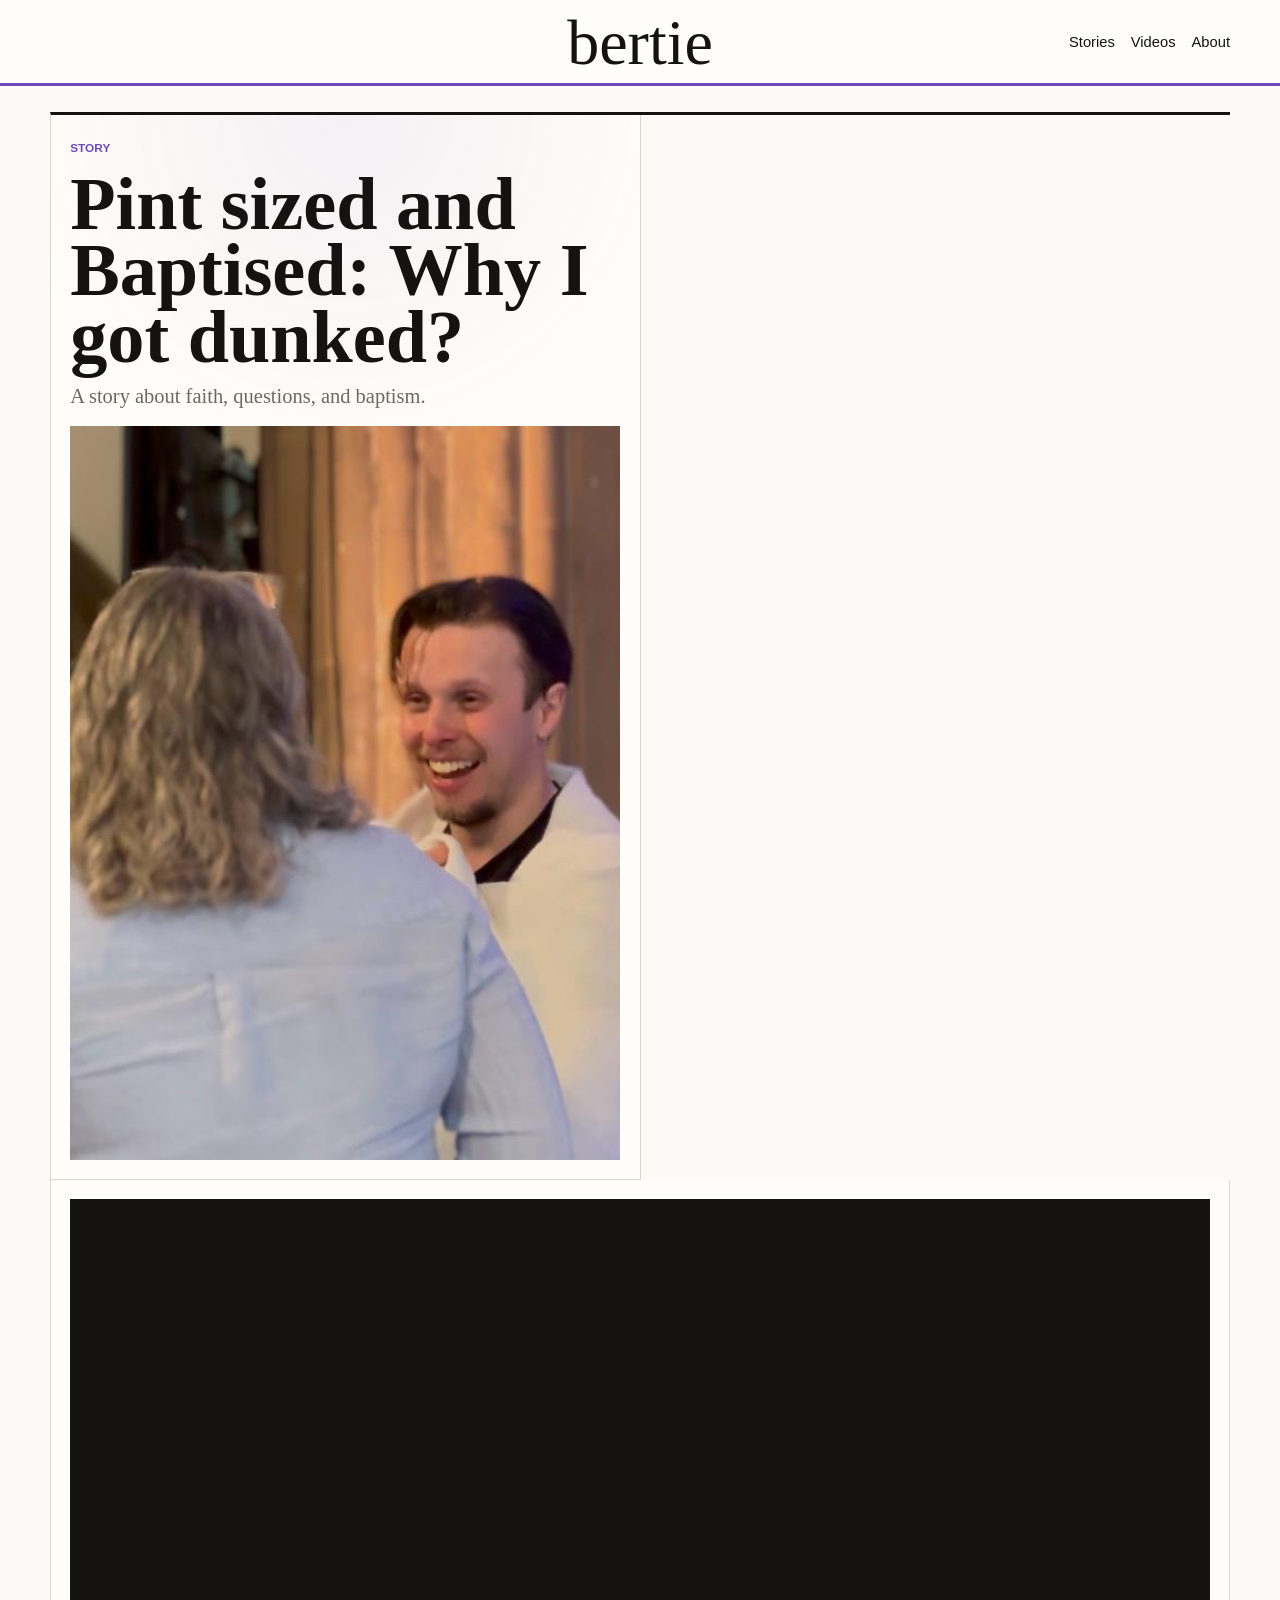
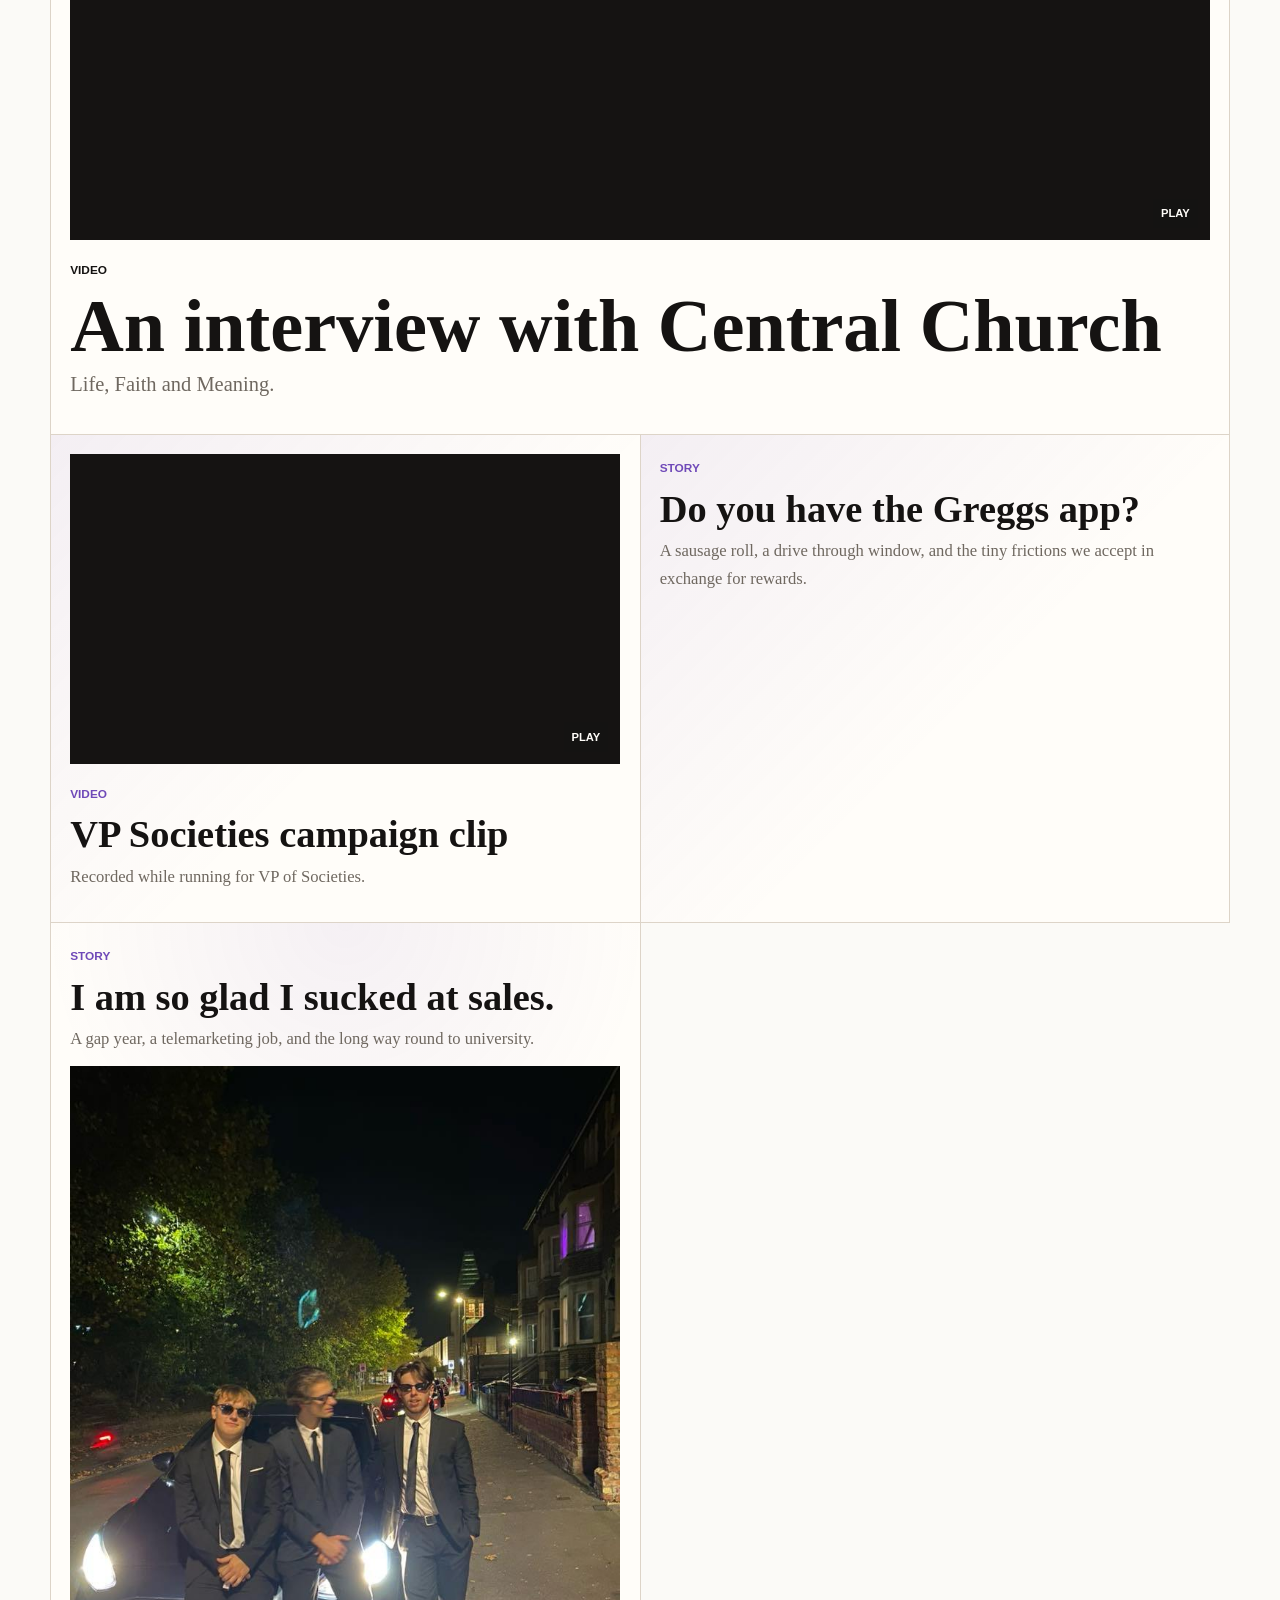
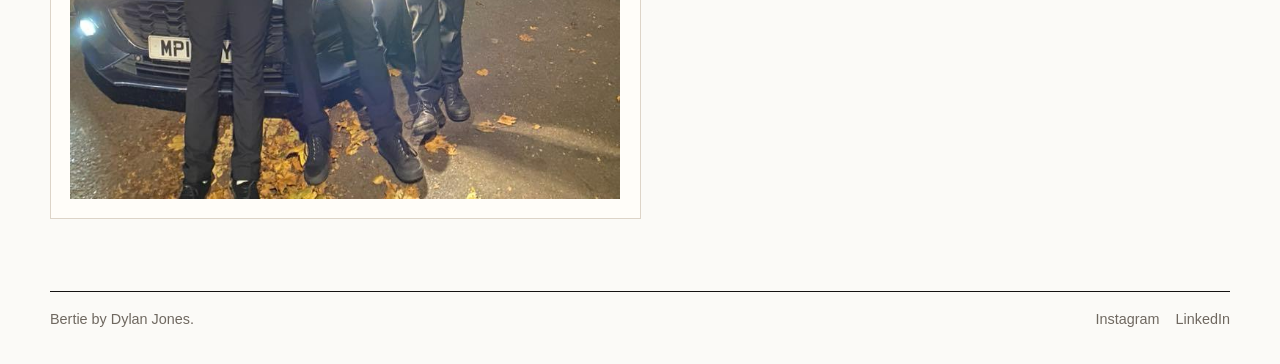
==== commit e2e5b3e9: "New Story" ====
--- a/index.html
+++ b/index.html
@@ -14,6 +14,17 @@
     <main id="main">
       <section class="post-index" aria-label="Posts">
         <div class="news-grid">
+          <article class="post-card post-card--lead post-card--tall">
+            <a href="posts/i-failed-my-driving-test-3-times.html">
+              <span class="post-label">Story</span>
+              <h3>Pint sized and Baptised: Why I got dunked?</h3>
+              <p>
+                A story about faith, questions, and baptism.
+              </p>
+            </a>
+            <img src="assets/images/Baptism.jpeg" alt="Dylan being baptised" loading="eager" decoding="async">
+          </article>
+
           <article class="post-card post-card--lead post-card--showcase post-card--video">
             <a href="posts/my-testimony.html">
               <div class="post-card__media" aria-hidden="true">
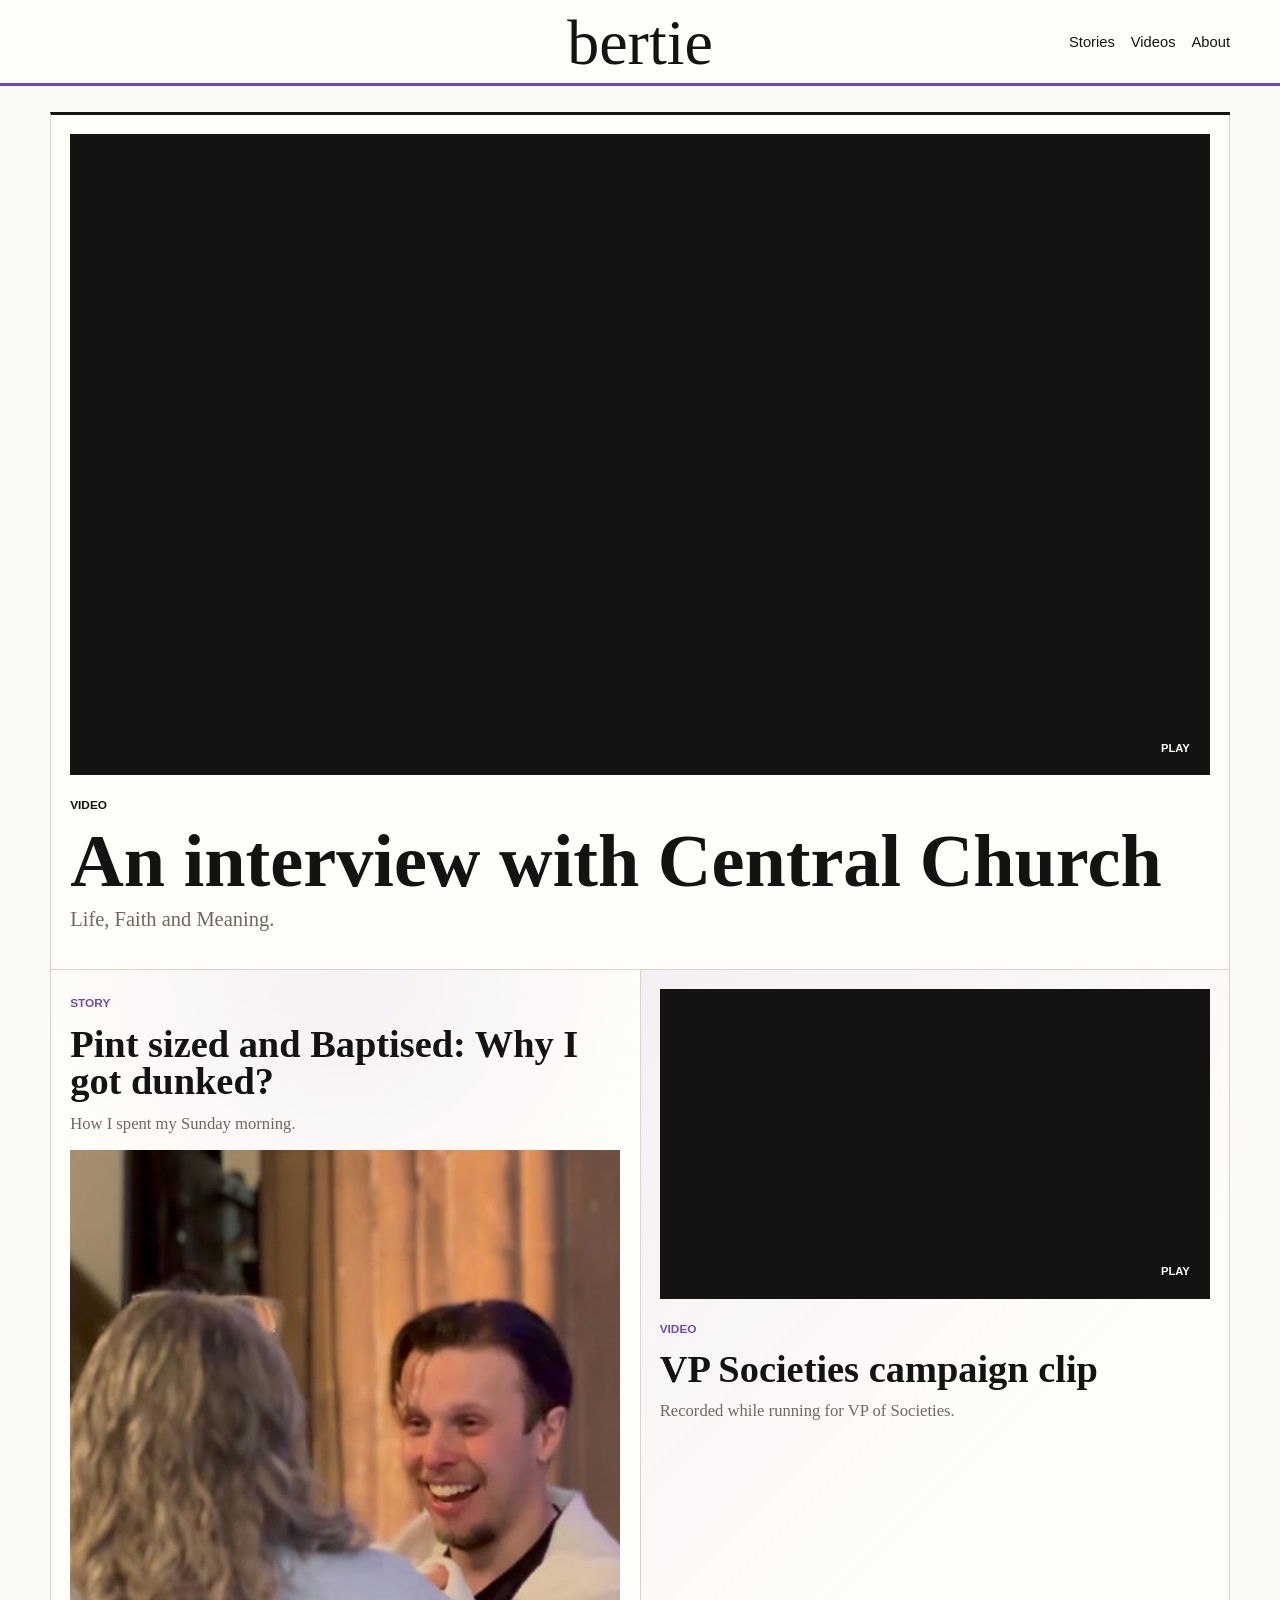
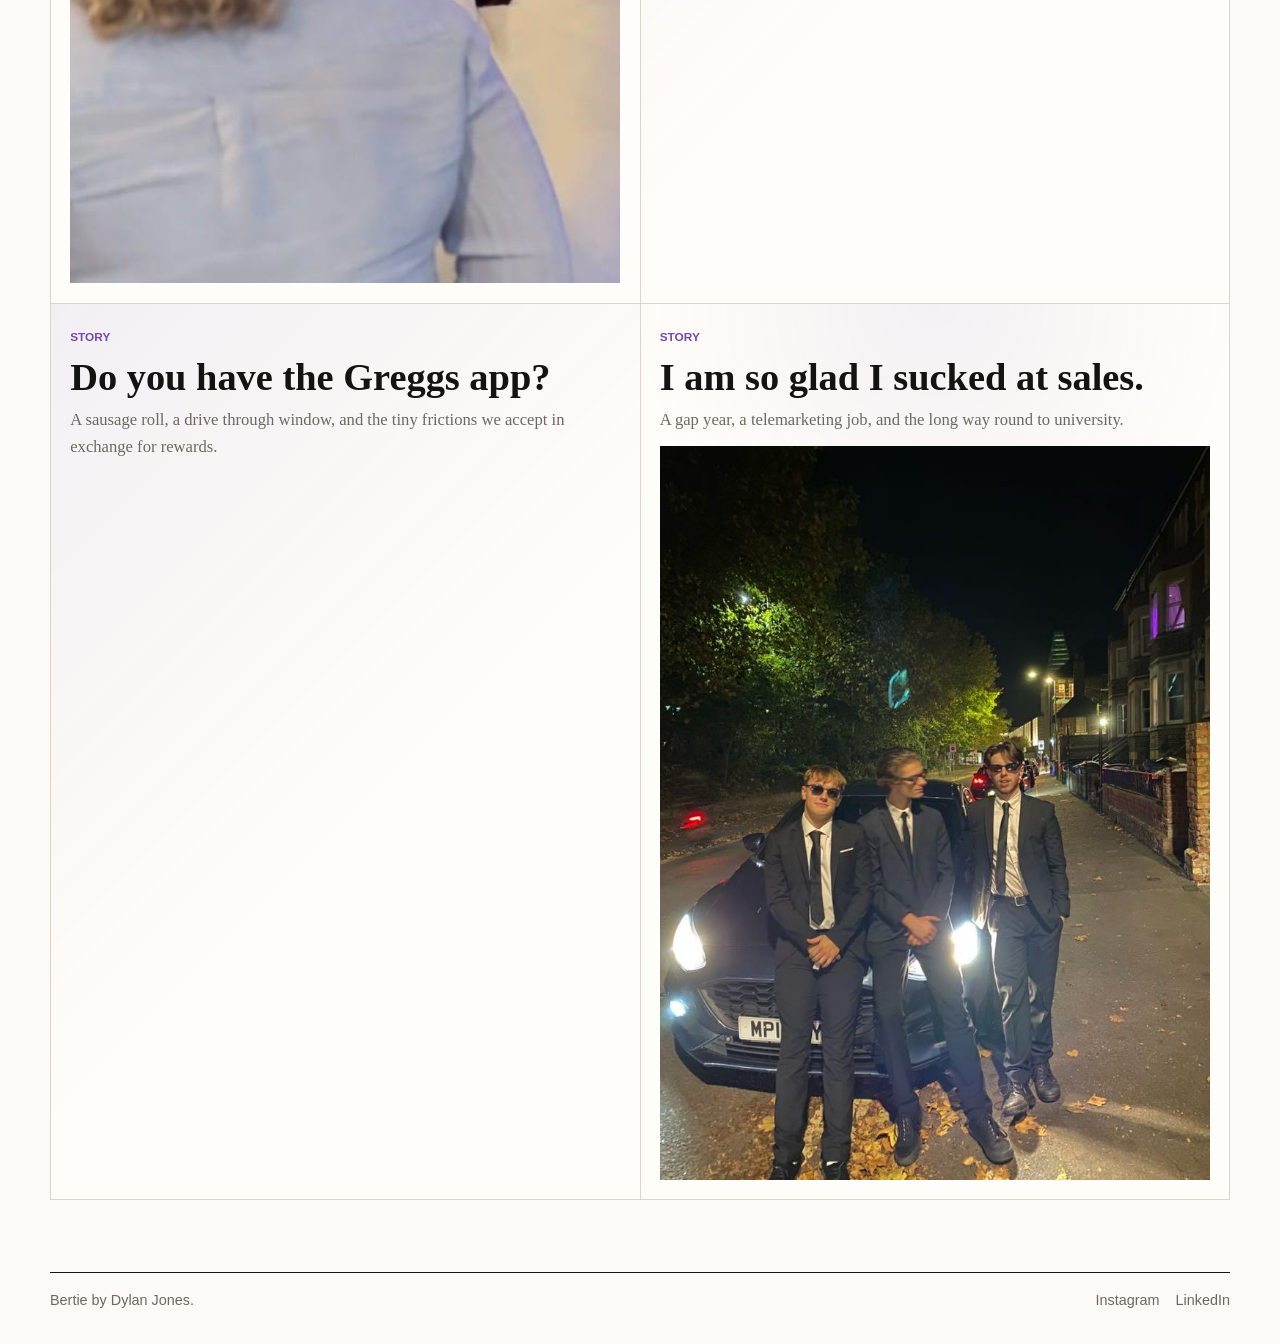
==== commit 95f247f7: "new Story" ====
--- a/index.html
+++ b/index.html
@@ -14,17 +14,6 @@
     <main id="main">
       <section class="post-index" aria-label="Posts">
         <div class="news-grid">
-          <article class="post-card post-card--lead post-card--tall">
-            <a href="posts/i-failed-my-driving-test-3-times.html">
-              <span class="post-label">Story</span>
-              <h3>Pint sized and Baptised: Why I got dunked?</h3>
-              <p>
-                A story about faith, questions, and baptism.
-              </p>
-            </a>
-            <img src="assets/images/Baptism.jpeg" alt="Dylan being baptised" loading="eager" decoding="async">
-          </article>
-
           <article class="post-card post-card--lead post-card--showcase post-card--video">
             <a href="posts/my-testimony.html">
               <div class="post-card__media" aria-hidden="true">
@@ -40,6 +29,17 @@
               </p>
               </div>
             </a>
+          </article>
+
+          <article class="post-card post-card--tall">
+            <a href="posts/i-failed-my-driving-test-3-times.html">
+              <span class="post-label">Story</span>
+              <h3>Pint sized and Baptised: Why I got dunked?</h3>
+              <p>
+                How I spent my Sunday morning.
+              </p>
+            </a>
+            <img src="assets/images/Baptism.jpeg" alt="Dylan being baptised" loading="eager" decoding="async">
           </article>
 
           <article class="post-card post-card--text">
--- a/assets/css/site.css
+++ b/assets/css/site.css
@@ -573,16 +573,16 @@
     0 14px 28px rgb(21 19 18 / 0.08);
 }
 
-.js .story-card[data-reveal].is-visible.is-active {
-  transform: translateY(-2px);
-}
-
 .story-card a {
   display: grid;
   gap: 1rem;
   min-height: 100%;
   padding: clamp(0.85rem, 2vw, 1.1rem);
   text-decoration: none;
+}
+
+.js .story-card[data-reveal].is-visible.is-active {
+  transform: translateY(-2px);
 }
 
 .story-card img {
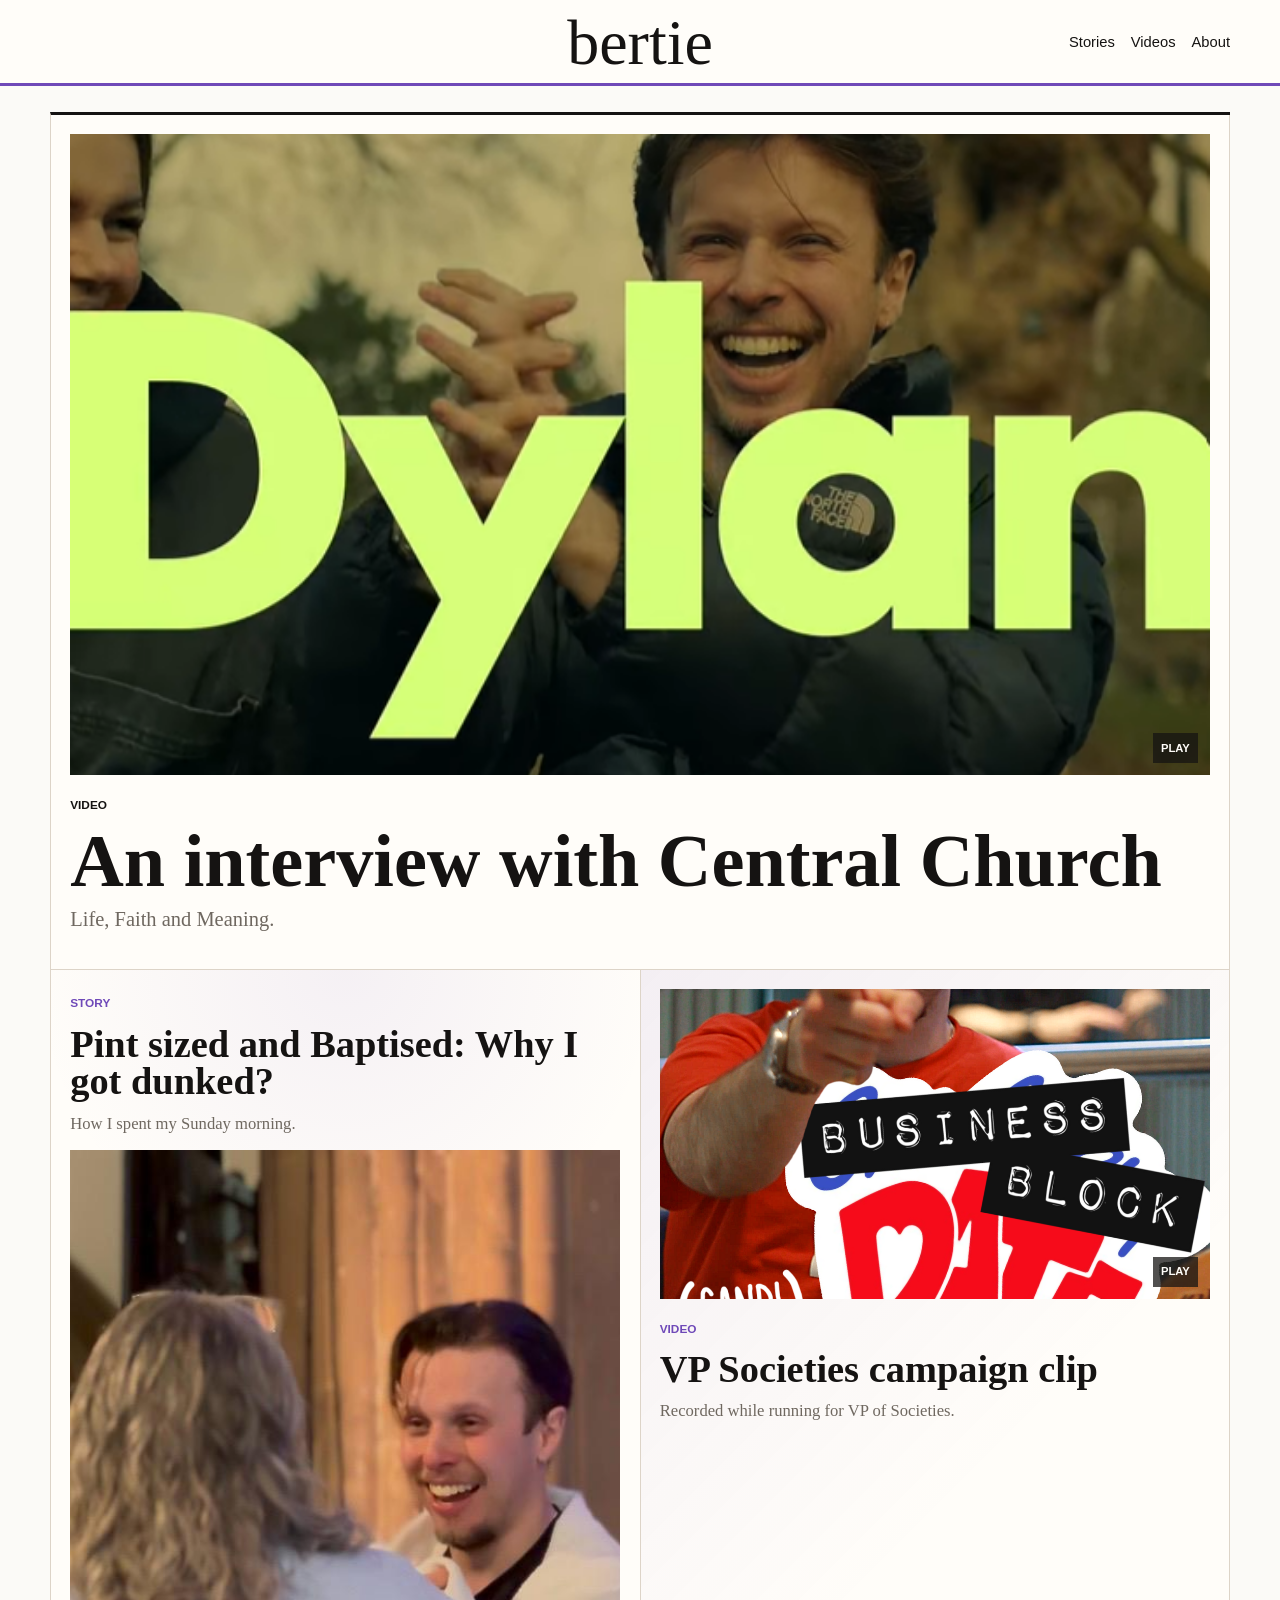
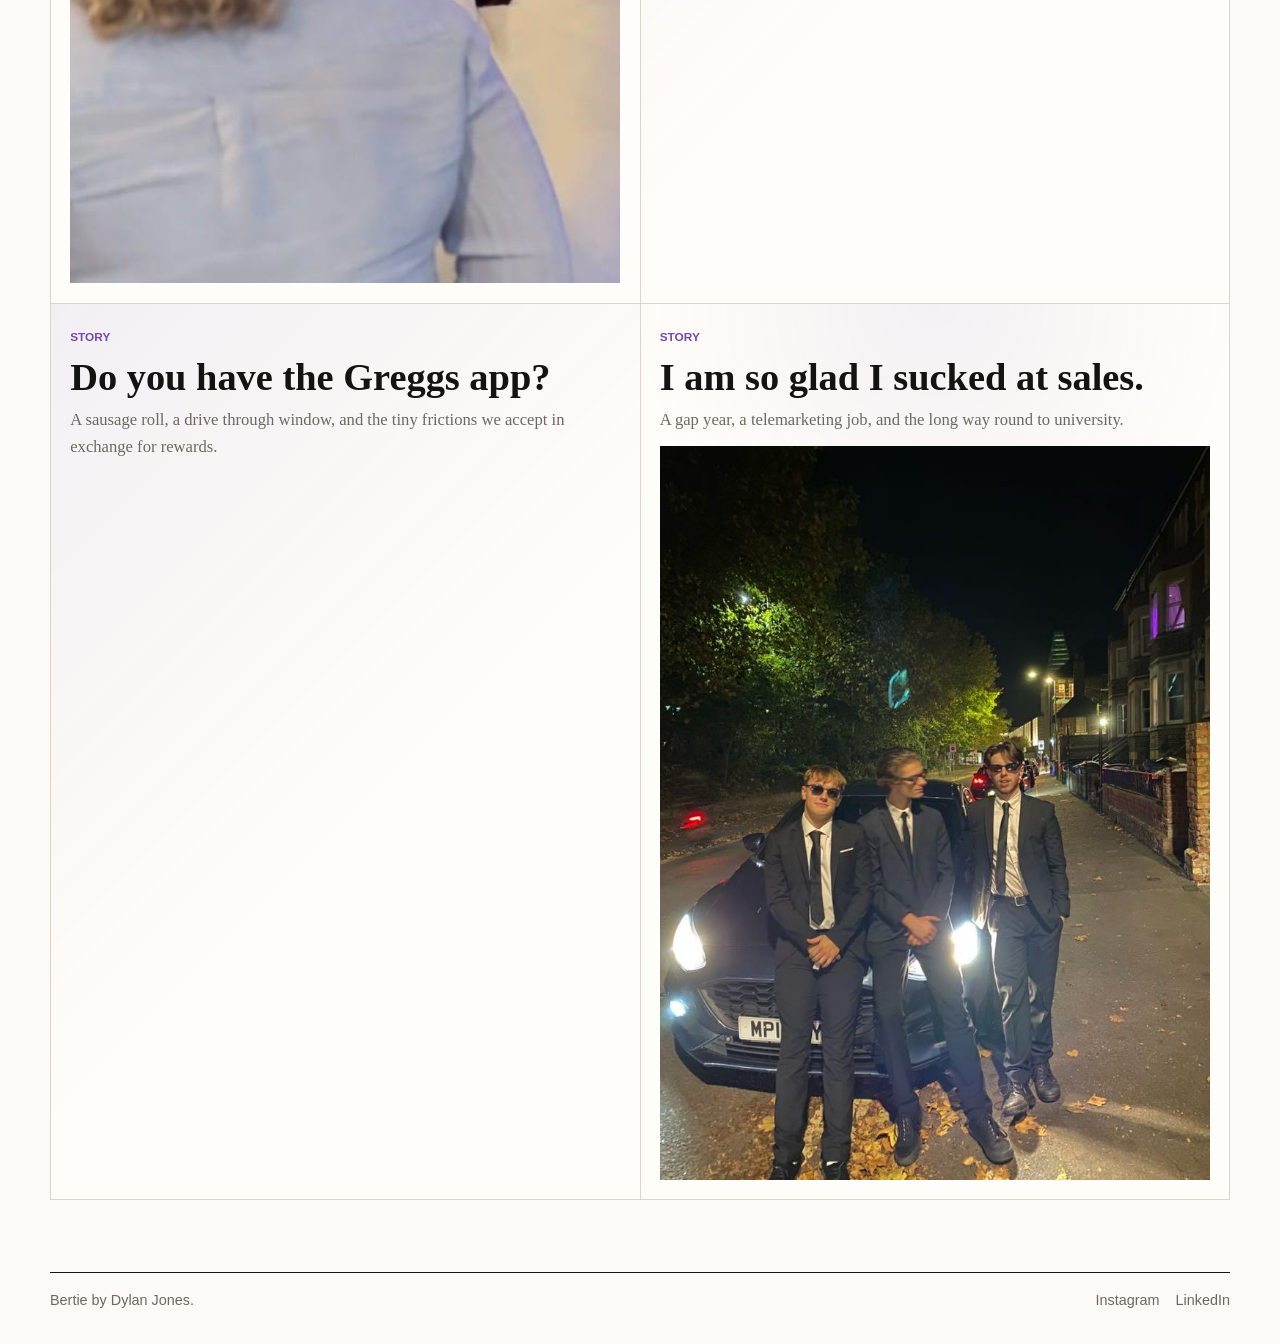
==== commit 4ecce5b8: "thumnails" ====
--- a/index.html
+++ b/index.html
@@ -17,7 +17,8 @@
           <article class="post-card post-card--lead post-card--showcase post-card--video">
             <a href="posts/my-testimony.html">
               <div class="post-card__media" aria-hidden="true">
-                <video muted loop playsinline preload="metadata">
+                <img src="assets/Thumbnails/interviewCC.png" alt="" loading="eager" decoding="async">
+                <video muted loop playsinline preload="none">
                   <source src="assets/videos/testimony.mp4" type="video/mp4">
                 </video>
               </div>
@@ -45,7 +46,8 @@
           <article class="post-card post-card--text">
             <a href="posts/vp-societies-campaign.html">
               <div class="post-card__media" aria-hidden="true">
-                <video muted loop playsinline preload="metadata">
+                <img src="assets/Thumbnails/VP.png" alt="" loading="lazy" decoding="async">
+                <video muted loop playsinline preload="none">
                   <source src="assets/videos/Business_Block_Date.mp4" type="video/mp4">
                 </video>
               </div>
--- a/assets/css/site.css
+++ b/assets/css/site.css
@@ -278,10 +278,31 @@
   background: var(--ink);
 }
 
+.post-card .post-card__media img,
+.video-card__media img {
+  width: 100%;
+  height: 100%;
+  min-height: 0;
+  aspect-ratio: auto;
+  object-fit: cover;
+  transition:
+    filter 220ms ease,
+    transform 220ms ease;
+}
+
 .post-card__media video {
+  position: absolute;
+  inset: 0;
   width: 100%;
   height: 100%;
   object-fit: cover;
+  opacity: 0;
+  transition: opacity 180ms ease;
+}
+
+.post-card.is-previewing .post-card__media video,
+.video-card.is-previewing .video-card__media video {
+  opacity: 1;
 }
 
 .post-card__media::after,
@@ -489,10 +510,14 @@
 }
 
 .video-card__media video {
+  position: absolute;
+  inset: 0;
   width: 100%;
   height: 100%;
   object-fit: cover;
   filter: saturate(1.02) contrast(1.02);
+  opacity: 0;
+  transition: opacity 180ms ease;
 }
 
 .video-card__media::after {
@@ -640,25 +665,26 @@
 
 .about-page {
   min-height: calc(100vh - 8rem);
-  padding: clamp(2.5rem, 6vw, 4.5rem) 0 0;
+  padding: clamp(2.5rem, 6vw, 4.5rem) 0 clamp(2.5rem, 6vw, 5rem);
 }
 
 .about-hero h1 {
-  max-width: 960px;
-  margin-bottom: clamp(2rem, 6vw, 5rem);
-  font-size: clamp(3.4rem, 9vw, 8rem);
-  line-height: 0.88;
+  max-width: 1040px;
+  margin: 0 0 clamp(2rem, 5vw, 4rem);
+  font-size: clamp(3rem, 8vw, 7.5rem);
+  line-height: 0.9;
 }
 
 .about-story {
   display: grid;
-  grid-template-columns: minmax(220px, 0.42fr) minmax(0, 0.58fr);
-  gap: clamp(1.5rem, 5vw, 4rem);
-  align-items: end;
+  grid-template-columns: minmax(240px, 0.42fr) minmax(0, 0.58fr);
+  gap: clamp(1.5rem, 5vw, 4.5rem);
+  align-items: center;
+  padding-top: clamp(1.5rem, 4vw, 3rem);
+  border-top: 1px solid var(--ink);
 }
 
 .about-story figure {
-  align-self: end;
   margin: 0;
 }
 
@@ -668,14 +694,33 @@
 }
 
 .about-copy {
-  padding-bottom: clamp(2rem, 6vw, 5rem);
+  display: grid;
+  gap: clamp(0.85rem, 1.8vw, 1.25rem);
+  max-width: 720px;
 }
 
 .about-copy p {
-  max-width: 720px;
-  margin-bottom: 0;
-  font-size: clamp(1.25rem, 2vw, 1.7rem);
-  line-height: 1.35;
+  margin: 0;
+  font-size: clamp(1.18rem, 1.8vw, 1.55rem);
+  line-height: 1.42;
+}
+
+.about-copy .about-contact {
+  margin-top: clamp(0.4rem, 1.5vw, 1rem);
+  padding-top: clamp(1rem, 2vw, 1.4rem);
+  border-top: 1px solid var(--line);
+  color: var(--muted);
+  font-family: Arial, Helvetica, sans-serif;
+  font-size: clamp(0.98rem, 1.4vw, 1.08rem);
+  line-height: 1.55;
+}
+
+.about-copy .about-contact a {
+  color: var(--accent-dark);
+  font-weight: 800;
+  text-decoration-thickness: 0.09em;
+  text-underline-offset: 0.22em;
+  overflow-wrap: anywhere;
 }
 
 .article-shell {
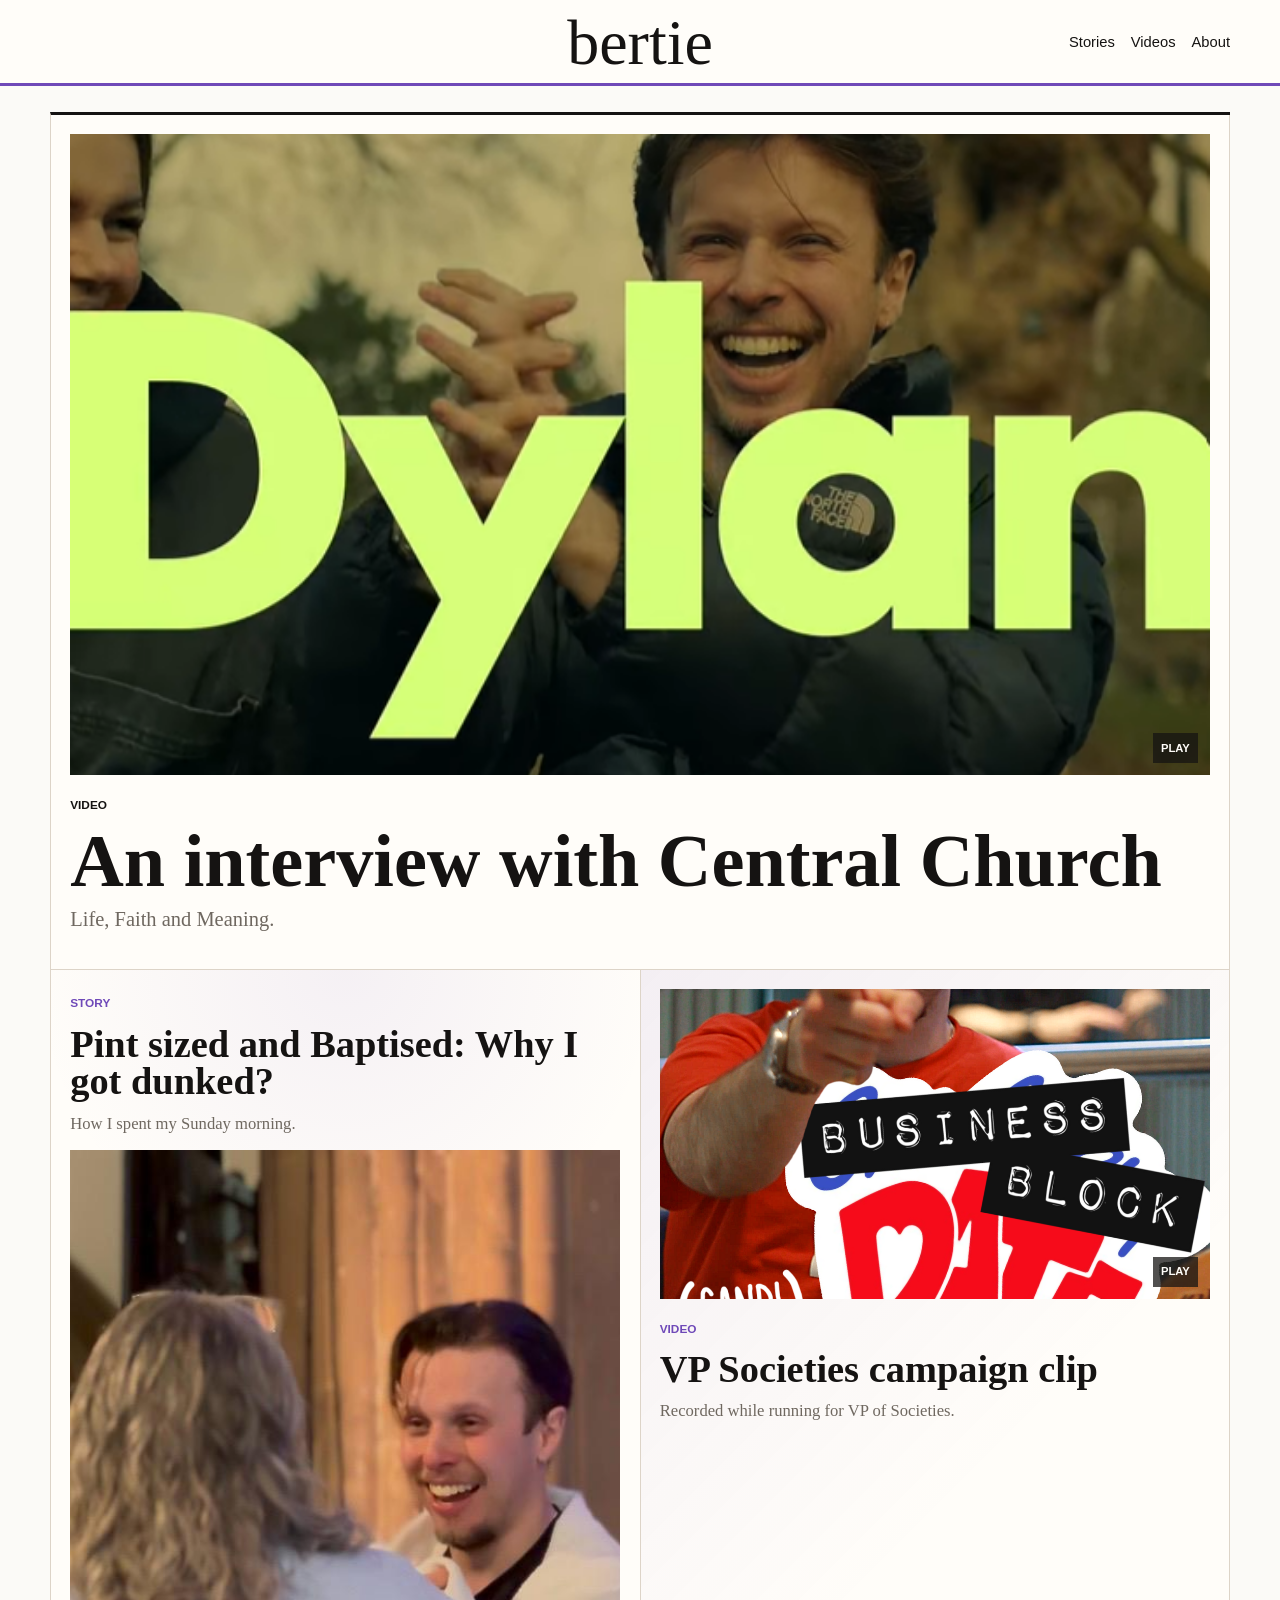
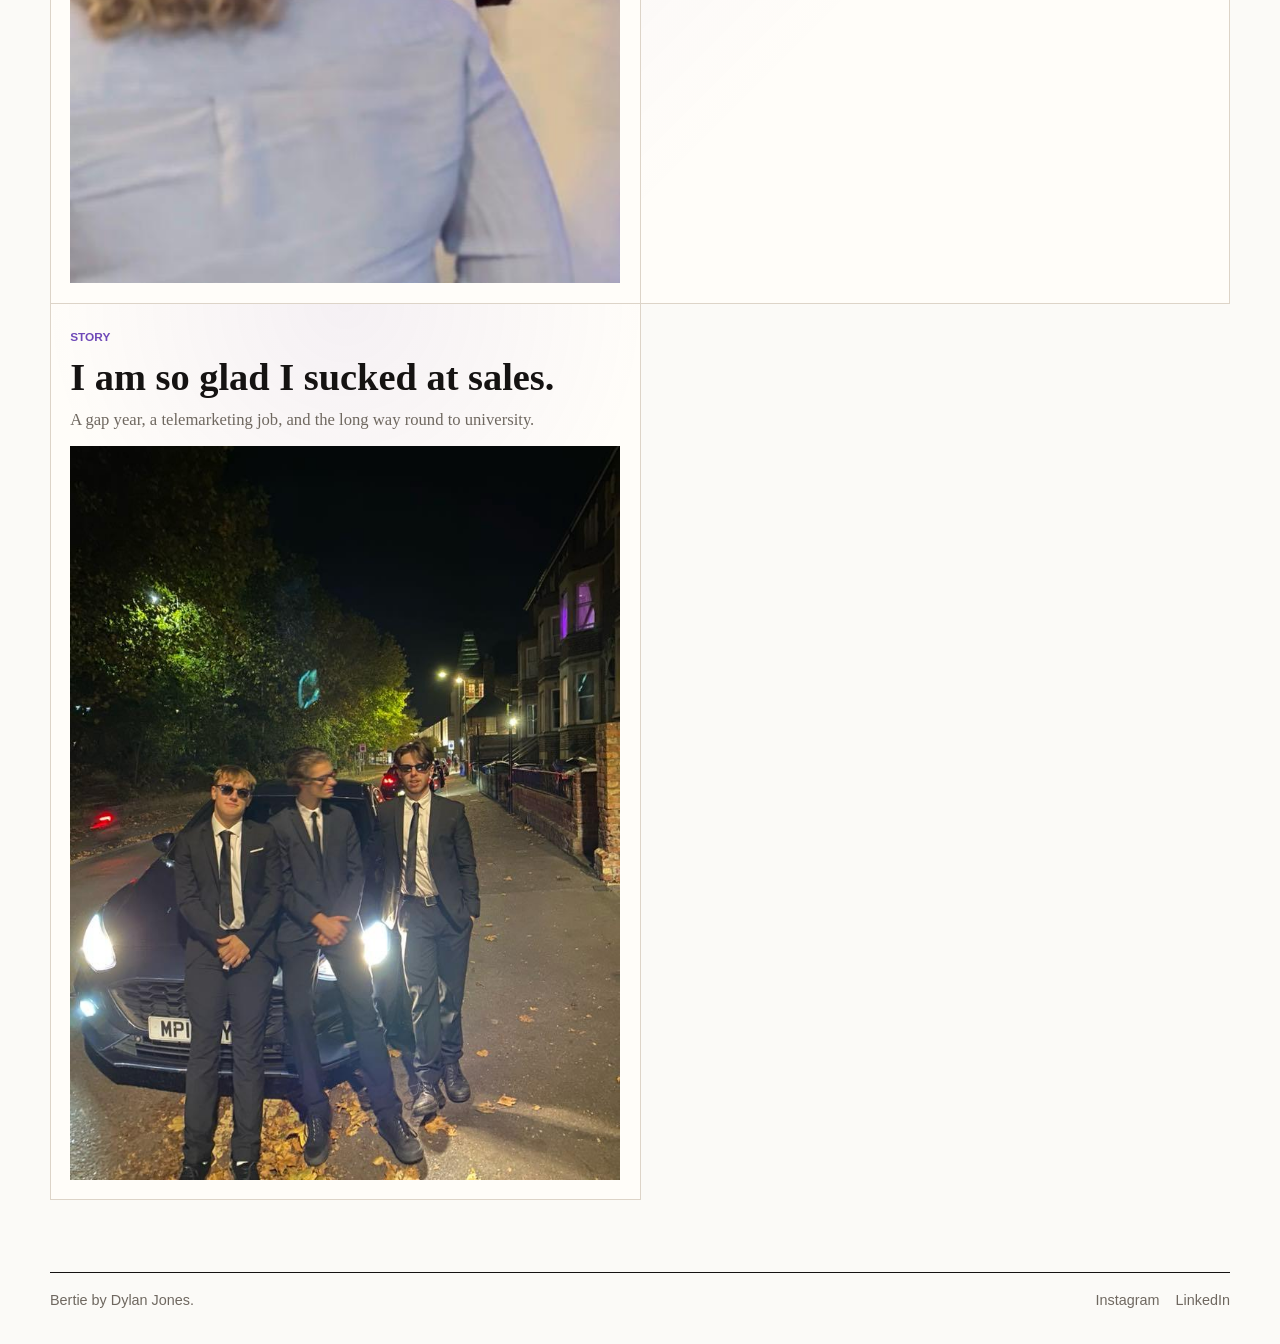
==== commit f9bf9a83: "Greggs Removed" ====
--- a/index.html
+++ b/index.html
@@ -61,16 +61,6 @@
             </a>
           </article>
 
-          <article class="post-card post-card--text">
-            <a href="posts/do-you-have-the-greggs-app.html">
-              <span class="post-label">Story</span>
-              <h3>Do you have the Greggs app?</h3>
-              <p>
-                A sausage roll, a drive through window, and the tiny frictions we accept in exchange for rewards.
-              </p>
-            </a>
-          </article>
-
           <article class="post-card post-card--tall">
             <a href="posts/i-am-so-glad-i-sucked-at-sales.html">
               <span class="post-label">Story</span>
